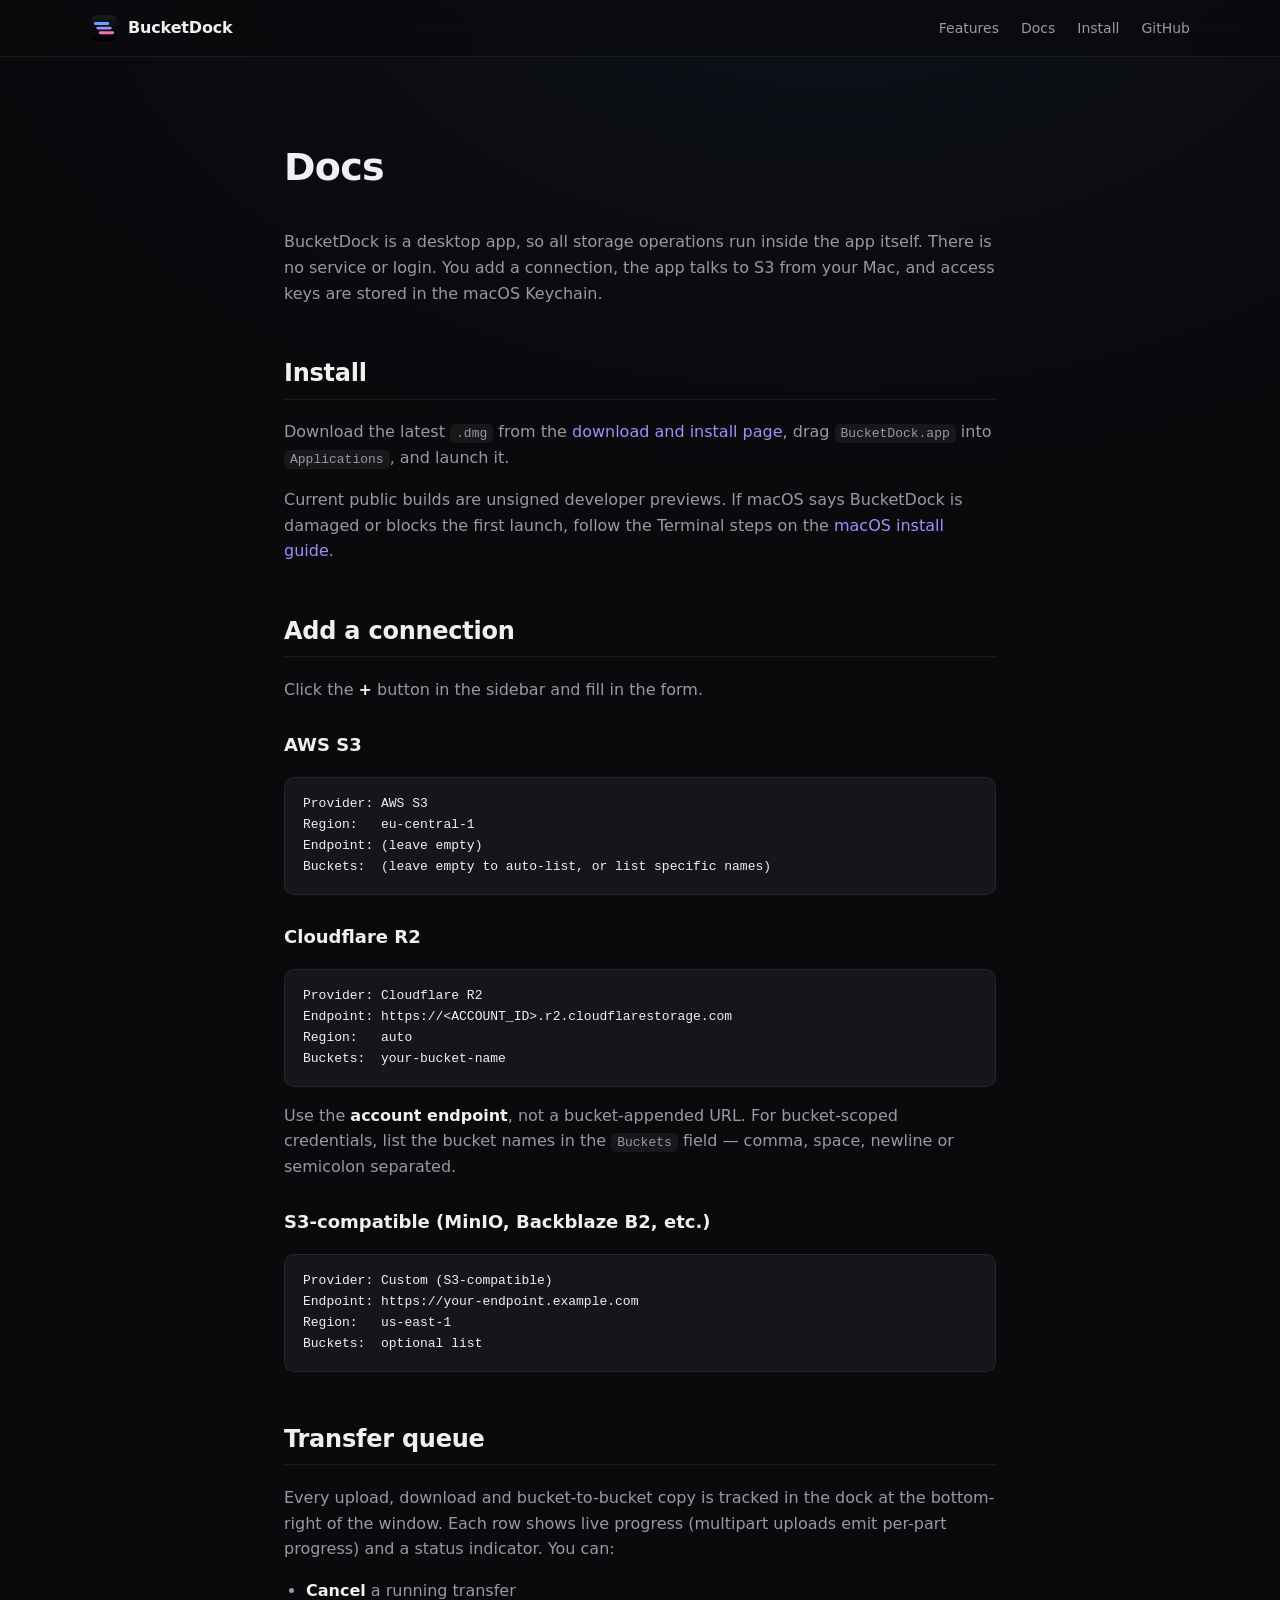
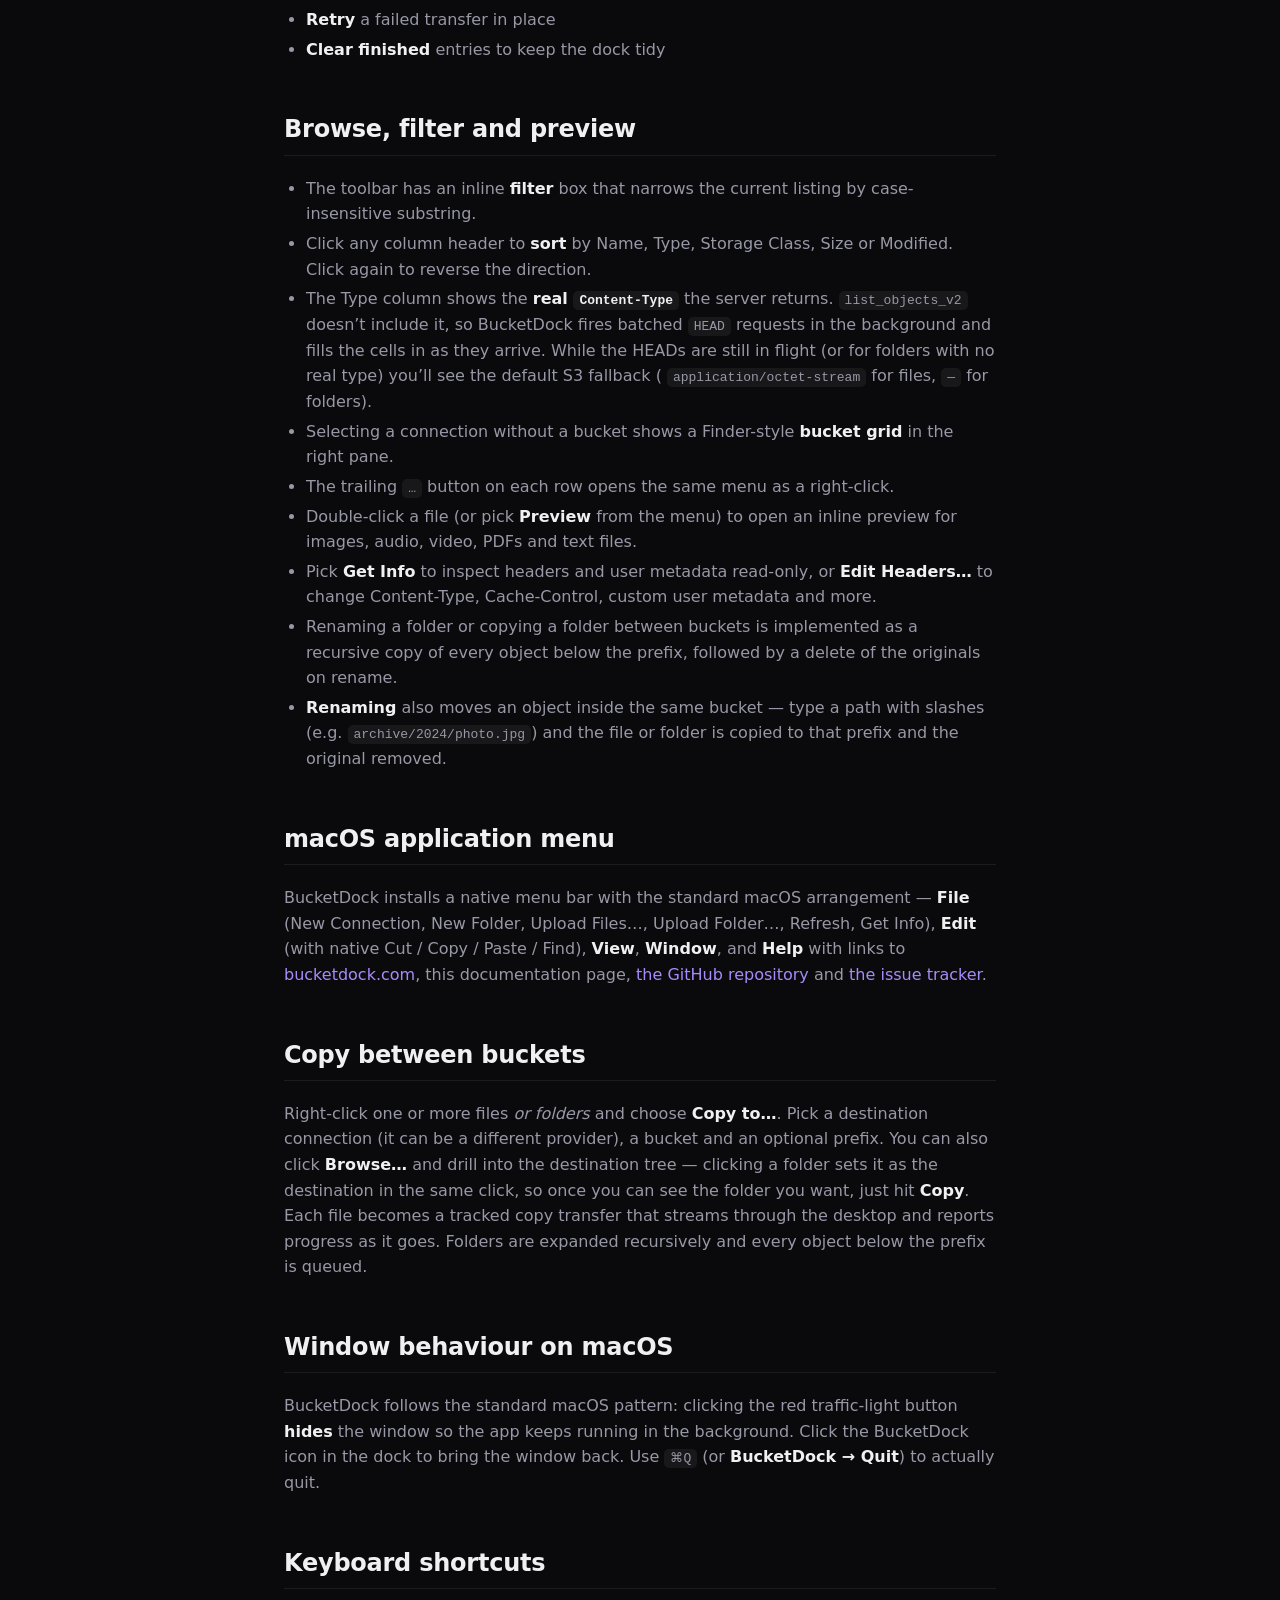
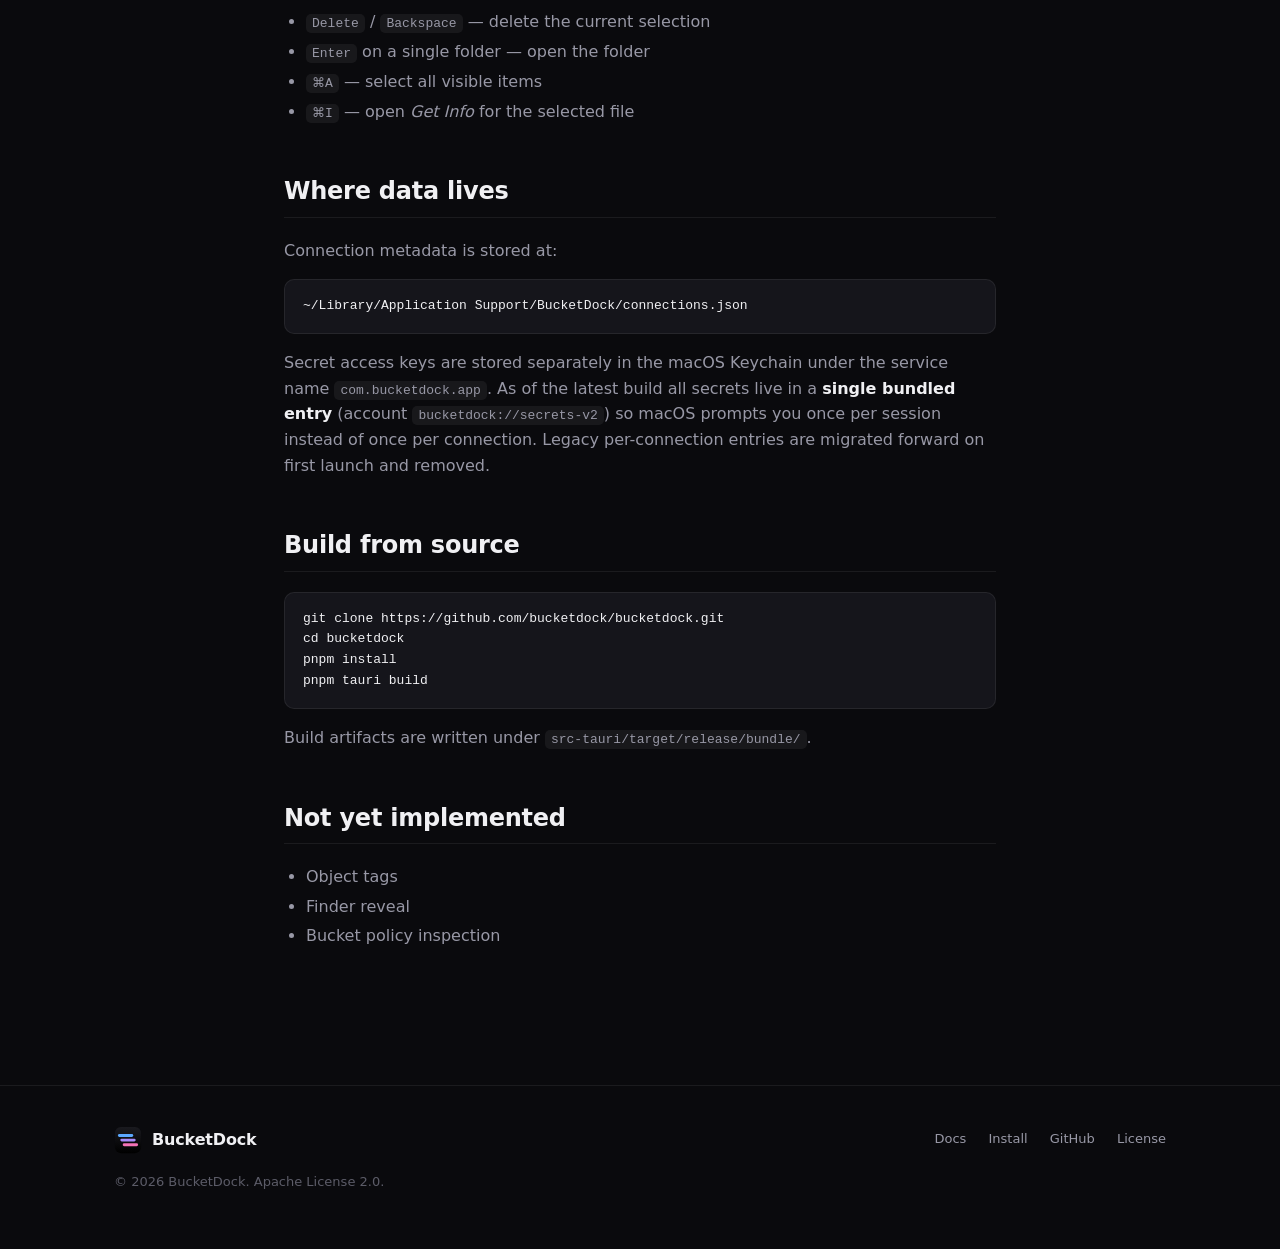
==== docs.html @ 0ef2dad9 "feat: basic site" ====
<!doctype html>
<html lang="en">
  <head>
    <meta charset="utf-8" />
    <meta name="viewport" content="width=device-width, initial-scale=1" />
    <title>Docs · BucketDock</title>
    <meta
      name="description"
      content="Connect AWS S3, Cloudflare R2 or any S3-compatible endpoint to BucketDock — and learn the keyboard shortcuts and transfer queue."
    />
    <link rel="icon" type="image/svg+xml" href="assets/logo.svg" />
    <link
      rel="icon"
      type="image/png"
      sizes="32x32"
      href="assets/favicon-32.png"
    />
    <link rel="apple-touch-icon" href="assets/icon-512.png" />
    <link rel="canonical" href="https://bucketdock.com/docs.html" />
    <link rel="stylesheet" href="styles.css" />
  </head>
  <body>
    <header class="nav">
      <div class="container nav-inner">
        <a class="brand" href="/">
          <img
            src="assets/logo.svg"
            alt="BucketDock logo"
            width="28"
            height="28"
          />
          BucketDock
        </a>
        <nav class="nav-links">
          <a href="index.html#features">Features</a>
          <a href="docs.html">Docs</a>
          <a href="install.html">Install</a>
          <a
            href="https://github.com/bucketdock/bucketdock"
            target="_blank"
            rel="noopener"
            >GitHub</a
          >
        </nav>
        <button
          class="nav-menu-btn"
          id="nav-open"
          aria-label="Open menu"
          aria-expanded="false"
          aria-controls="nav-overlay"
        >
          <svg
            width="18"
            height="18"
            viewBox="0 0 18 18"
            fill="none"
            stroke="currentColor"
            stroke-width="1.8"
            stroke-linecap="round"
          >
            <line x1="2" y1="5" x2="16" y2="5" />
            <line x1="2" y1="9" x2="16" y2="9" />
            <line x1="2" y1="13" x2="16" y2="13" />
          </svg>
          Menu
        </button>
      </div>
    </header>

    <!-- Mobile full-screen nav overlay -->
    <div
      id="nav-overlay"
      class="nav-overlay"
      role="dialog"
      aria-modal="true"
      aria-label="Site navigation"
    >
      <button class="nav-overlay-close" id="nav-close" aria-label="Close menu">
        &times;
      </button>
      <nav class="nav-overlay-links">
        <a href="index.html">Home</a>
        <a href="docs.html" class="is-current">Docs</a>
        <a href="install.html">Install</a>
        <a
          href="https://github.com/bucketdock/bucketdock"
          target="_blank"
          rel="noopener"
          >GitHub ↗</a
        >
      </nav>
    </div>

    <main>
      <section>
        <div class="container prose">
          <h1>Docs</h1>
          <p>
            BucketDock is a desktop app, so all storage operations run inside
            the app itself. There is no service or login. You add a connection,
            the app talks to S3 from your Mac, and access keys are stored in the
            macOS Keychain.
          </p>

          <h2 id="install">Install</h2>
          <p>
            Download the latest <code>.dmg</code> from the
            <a href="install.html">download and install page</a>, drag
            <code>BucketDock.app</code> into <code>Applications</code>, and
            launch it.
          </p>
          <p>
            Current public builds are unsigned developer previews. If macOS says
            BucketDock is damaged or blocks the first launch, follow the
            Terminal steps on the
            <a href="install.html#macos-notice">macOS install guide</a>.
          </p>

          <h2 id="add-connection">Add a connection</h2>
          <p>
            Click the <strong>+</strong> button in the sidebar and fill in the
            form.
          </p>

          <h3>AWS S3</h3>
          <pre><code>Provider: AWS S3
Region:   eu-central-1
Endpoint: (leave empty)
Buckets:  (leave empty to auto-list, or list specific names)</code></pre>

          <h3>Cloudflare R2</h3>
          <pre><code>Provider: Cloudflare R2
Endpoint: https://&lt;ACCOUNT_ID&gt;.r2.cloudflarestorage.com
Region:   auto
Buckets:  your-bucket-name</code></pre>
          <p>
            Use the <strong>account endpoint</strong>, not a bucket-appended
            URL. For bucket-scoped credentials, list the bucket names in the
            <code>Buckets</code> field — comma, space, newline or semicolon
            separated.
          </p>

          <h3>S3-compatible (MinIO, Backblaze B2, etc.)</h3>
          <pre><code>Provider: Custom (S3-compatible)
Endpoint: https://your-endpoint.example.com
Region:   us-east-1
Buckets:  optional list</code></pre>

          <h2 id="transfers">Transfer queue</h2>
          <p>
            Every upload, download and bucket-to-bucket copy is tracked in the
            dock at the bottom-right of the window. Each row shows live progress
            (multipart uploads emit per-part progress) and a status indicator.
            You can:
          </p>
          <ul>
            <li><strong>Cancel</strong> a running transfer</li>
            <li><strong>Retry</strong> a failed transfer in place</li>
            <li>
              <strong>Clear finished</strong> entries to keep the dock tidy
            </li>
          </ul>

          <h2 id="browse">Browse, filter and preview</h2>
          <ul>
            <li>
              The toolbar has an inline <strong>filter</strong> box that narrows
              the current listing by case-insensitive substring.
            </li>
            <li>
              Click any column header to <strong>sort</strong> by Name, Type,
              Storage Class, Size or Modified. Click again to reverse the
              direction.
            </li>
            <li>
              The Type column shows the
              <strong>real <code>Content-Type</code></strong> the server
              returns. <code>list_objects_v2</code> doesn’t include it, so
              BucketDock fires batched <code>HEAD</code> requests in the
              background and fills the cells in as they arrive. While the HEADs
              are still in flight (or for folders with no real type) you’ll see
              the default S3 fallback (
              <code>application/octet-stream</code> for files,
              <code>—</code> for folders).
            </li>
            <li>
              Selecting a connection without a bucket shows a Finder-style
              <strong>bucket grid</strong> in the right pane.
            </li>
            <li>
              The trailing <code>…</code> button on each row opens the same menu
              as a right-click.
            </li>
            <li>
              Double-click a file (or pick <strong>Preview</strong> from the
              menu) to open an inline preview for images, audio, video, PDFs and
              text files.
            </li>
            <li>
              Pick <strong>Get Info</strong> to inspect headers and user
              metadata read-only, or <strong>Edit Headers…</strong> to change
              Content-Type, Cache-Control, custom user metadata and more.
            </li>
            <li>
              Renaming a folder or copying a folder between buckets is
              implemented as a recursive copy of every object below the prefix,
              followed by a delete of the originals on rename.
            </li>
            <li>
              <strong>Renaming</strong> also moves an object inside the same
              bucket — type a path with slashes (e.g.
              <code>archive/2024/photo.jpg</code>) and the file or folder is
              copied to that prefix and the original removed.
            </li>
          </ul>

          <h2 id="menu">macOS application menu</h2>
          <p>
            BucketDock installs a native menu bar with the standard macOS
            arrangement — <strong>File</strong> (New Connection, New Folder,
            Upload Files…, Upload Folder…, Refresh, Get Info),
            <strong>Edit</strong> (with native Cut / Copy / Paste / Find),
            <strong>View</strong>, <strong>Window</strong>, and
            <strong>Help</strong> with links to
            <a href="https://bucketdock.com">bucketdock.com</a>, this
            documentation page,
            <a href="https://github.com/bucketdock/bucketdock"
              >the GitHub repository</a
            >
            and
            <a href="https://github.com/bucketdock/bucketdock/issues"
              >the issue tracker</a
            >.
          </p>

          <h2 id="copy">Copy between buckets</h2>
          <p>
            Right-click one or more files <em>or folders</em> and choose
            <strong>Copy to…</strong>. Pick a destination connection (it can be
            a different provider), a bucket and an optional prefix. You can also
            click <strong>Browse…</strong> and drill into the destination tree —
            clicking a folder sets it as the destination in the same click, so
            once you can see the folder you want, just hit
            <strong>Copy</strong>. Each file becomes a tracked copy transfer
            that streams through the desktop and reports progress as it goes.
            Folders are expanded recursively and every object below the prefix
            is queued.
          </p>

          <h2 id="window">Window behaviour on macOS</h2>
          <p>
            BucketDock follows the standard macOS pattern: clicking the red
            traffic-light button <strong>hides</strong> the window so the app
            keeps running in the background. Click the BucketDock icon in the
            dock to bring the window back. Use <code>⌘Q</code> (or
            <strong>BucketDock → Quit</strong>) to actually quit.
          </p>

          <h2 id="shortcuts">Keyboard shortcuts</h2>
          <ul>
            <li>
              <code>Delete</code> / <code>Backspace</code> — delete the current
              selection
            </li>
            <li><code>Enter</code> on a single folder — open the folder</li>
            <li><code>⌘A</code> — select all visible items</li>
            <li>
              <code>⌘I</code> — open <em>Get Info</em> for the selected file
            </li>
          </ul>

          <h2 id="storage">Where data lives</h2>
          <p>Connection metadata is stored at:</p>
          <pre><code>~/Library/Application Support/BucketDock/connections.json</code></pre>
          <p>
            Secret access keys are stored separately in the macOS Keychain under
            the service name <code>com.bucketdock.app</code>. As of the latest
            build all secrets live in a
            <strong>single bundled entry</strong> (account
            <code>bucketdock://secrets-v2</code>) so macOS prompts you once per
            session instead of once per connection. Legacy per-connection
            entries are migrated forward on first launch and removed.
          </p>

          <h2 id="build-from-source">Build from source</h2>
          <pre><code>git clone https://github.com/bucketdock/bucketdock.git
cd bucketdock
pnpm install
pnpm tauri build</code></pre>
          <p>
            Build artifacts are written under
            <code>src-tauri/target/release/bundle/</code>.
          </p>

          <h2 id="not-yet">Not yet implemented</h2>
          <ul>
            <li>Object tags</li>
            <li>Finder reveal</li>
            <li>Bucket policy inspection</li>
          </ul>
        </div>
      </section>
    </main>

    <footer>
      <div class="container footer-inner">
        <div class="brand">
          <img
            src="assets/logo.svg"
            alt="BucketDock logo"
            width="22"
            height="22"
          />
          <span>BucketDock</span>
        </div>
        <div class="footer-links">
          <a href="docs.html">Docs</a>
          <a href="install.html">Install</a>
          <a
            href="https://github.com/bucketdock/bucketdock"
            target="_blank"
            rel="noopener"
            >GitHub</a
          >
          <a
            href="https://github.com/bucketdock/bucketdock/blob/main/LICENSE"
            target="_blank"
            rel="noopener"
            >License</a
          >
        </div>
      </div>
      <div class="container" style="margin-top: 18px; color: var(--text-faint)">
        © <span id="y"></span> BucketDock. Apache License 2.0.
      </div>
    </footer>

    <script>
      document.getElementById("y").textContent = new Date().getFullYear();

      (function () {
        var btn = document.getElementById("nav-open");
        var closeBtn = document.getElementById("nav-close");
        var overlay = document.getElementById("nav-overlay");
        function openMenu() {
          overlay.classList.add("is-open");
          btn.setAttribute("aria-expanded", "true");
          document.body.style.overflow = "hidden";
          closeBtn.focus();
        }
        function closeMenu() {
          overlay.classList.remove("is-open");
          btn.setAttribute("aria-expanded", "false");
          document.body.style.overflow = "";
          btn.focus();
        }
        btn.addEventListener("click", openMenu);
        closeBtn.addEventListener("click", closeMenu);
        overlay.addEventListener("click", function (e) {
          if (e.target === overlay) closeMenu();
        });
        document.addEventListener("keydown", function (e) {
          if (e.key === "Escape" && overlay.classList.contains("is-open"))
            closeMenu();
        });
      })();
    </script>
  </body>
</html>
---- styles.css ----
/* BucketDock website — dark theme, brand gradient */

:root {
  --bg: #0a0a0d;
  --bg-soft: #111116;
  --bg-card: #15151b;
  --border: rgba(255, 255, 255, 0.07);
  --border-strong: rgba(255, 255, 255, 0.13);
  --text: #f0f0f3;
  --text-dim: #9898a6;
  --text-faint: #5c5c68;
  --brand-blue: #5ba8ff;
  --brand-violet: #a78bfa;
  --brand-pink: #f472b6;
  --gradient: linear-gradient(
    90deg,
    var(--brand-blue),
    var(--brand-violet),
    var(--brand-pink)
  );
  --shadow: 0 12px 40px -12px rgba(91, 168, 255, 0.3);
  --radius: 12px;
}

* {
  box-sizing: border-box;
}
html,
body {
  padding: 0;
  margin: 0;
}

html {
  scroll-behavior: smooth;
}

body {
  background: var(--bg);
  color: var(--text);
  font-family:
    -apple-system, BlinkMacSystemFont, "SF Pro Text", "Inter", system-ui,
    sans-serif;
  font-size: 16px;
  line-height: 1.6;
  -webkit-font-smoothing: antialiased;
  text-rendering: optimizeLegibility;
  /* Phones with extra-wide hero gradients can otherwise scroll horizontally
     by a pixel or two; lock it down. */
  overflow-x: hidden;
}

/* Background ambience */
body::before {
  content: "";
  position: fixed;
  inset: 0;
  z-index: -1;
  background: radial-gradient(
    ellipse 1400px 900px at 65% -10%,
    rgba(91, 168, 255, 0.055),
    transparent 65%
  );
  pointer-events: none;
}

a {
  color: var(--brand-violet);
  text-decoration: none;
}
a:hover {
  color: #c0a8ff;
}

img {
  max-width: 100%;
  display: block;
}

.container {
  max-width: 1100px;
  margin: 0 auto;
  padding: 0 24px;
}

/* ── Nav ─────────────────────────────────────────────────────────────────── */

.nav {
  position: sticky;
  top: 0;
  z-index: 50;
  backdrop-filter: blur(14px);
  -webkit-backdrop-filter: blur(14px);
  background: rgba(10, 10, 13, 0.7);
  border-bottom: 1px solid var(--border);
}
.nav-inner {
  display: flex;
  align-items: center;
  justify-content: space-between;
  padding: 14px 0;
}
.brand {
  display: inline-flex;
  align-items: center;
  gap: 10px;
  font-weight: 700;
  font-size: 16px;
  letter-spacing: -0.01em;
  color: var(--text);
}
.brand img {
  width: 28px;
  height: 28px;
  border-radius: 7px;
}
.nav-links {
  display: flex;
  gap: 22px;
  font-size: 14px;
}
.nav-links a {
  color: var(--text-dim);
  transition: color 0.15s ease;
}
.nav-links a:hover {
  color: var(--text);
}

/* Mobile page selector — hidden on desktop, shown on small phones */
.nav-menu-btn {
  display: none;
  align-items: center;
  gap: 7px;
  padding: 7px 13px;
  border-radius: 10px;
  border: 1px solid var(--border-strong);
  background: var(--bg-card);
  color: var(--text);
  font: inherit;
  font-size: 14px;
  cursor: pointer;
  white-space: nowrap;
}
.nav-menu-btn svg {
  flex-shrink: 0;
}
.nav-menu-btn:focus-visible {
  outline: 2px solid rgba(91, 168, 255, 0.55);
  outline-offset: 2px;
}
/* Full-screen overlay menu */
.nav-overlay {
  display: none;
  position: fixed;
  inset: 0;
  z-index: 200;
  background: rgba(10, 10, 13, 0.97);
  backdrop-filter: blur(16px);
  -webkit-backdrop-filter: blur(16px);
  flex-direction: column;
  padding: 24px;
}
.nav-overlay.is-open {
  display: flex;
}
.nav-overlay-close {
  align-self: flex-end;
  background: none;
  border: none;
  color: var(--text-dim);
  font-size: 28px;
  line-height: 1;
  cursor: pointer;
  padding: 4px 8px;
  margin-bottom: 24px;
}
.nav-overlay-links {
  display: flex;
  flex-direction: column;
  gap: 4px;
}
.nav-overlay-links a {
  display: block;
  padding: 14px 0;
  border-bottom: 1px solid var(--border);
  font-size: 20px;
  font-weight: 600;
  color: var(--text);
  text-decoration: none;
  letter-spacing: -0.01em;
}
.nav-overlay-links a:last-child {
  border-bottom: none;
}
.nav-overlay-links a.is-current {
  color: var(--brand-blue);
}

/* ── Buttons ─────────────────────────────────────────────────────────────── */

.btn {
  display: inline-flex;
  align-items: center;
  justify-content: center;
  gap: 8px;
  padding: 12px 20px;
  border-radius: 12px;
  font-weight: 600;
  font-size: 14px;
  border: 1px solid transparent;
  cursor: pointer;
  transition:
    transform 0.12s ease,
    box-shadow 0.2s ease,
    background 0.2s ease;
  text-decoration: none;
  color: var(--text);
}
.btn:hover {
  transform: translateY(-1px);
}
.btn-primary {
  background: var(--brand-blue);
  color: #07090e;
  font-weight: 700;
}
.btn-primary:hover {
  background: #79bcff;
  color: #07090e;
  box-shadow: 0 8px 28px -8px rgba(91, 168, 255, 0.45);
}
.btn-secondary {
  background: var(--bg-card);
  border-color: var(--border-strong);
  color: var(--text);
}
.btn-secondary:hover {
  background: #1d1d26;
  color: var(--text);
}
.btn-ghost {
  background: transparent;
  color: var(--text-dim);
}
.btn-ghost:hover {
  color: var(--text);
}

/* ── Hero ────────────────────────────────────────────────────────────────── */

.hero {
  padding: 100px 0 80px;
  text-align: center;
  position: relative;
}
.hero-eyebrow {
  display: inline-block;
  padding: 5px 14px;
  border-radius: 999px;
  background: rgba(91, 168, 255, 0.07);
  border: 1px solid rgba(91, 168, 255, 0.2);
  font-size: 12px;
  letter-spacing: 0.05em;
  text-transform: uppercase;
  color: var(--text-dim);
  margin-bottom: 22px;
}
.hero h1 {
  font-size: clamp(38px, 6vw, 64px);
  font-weight: 800;
  letter-spacing: -0.025em;
  line-height: 1.07;
  margin: 0 0 22px;
  color: var(--text);
}
.hero h1 .accent {
  background: var(--gradient);
  -webkit-background-clip: text;
  background-clip: text;
  color: transparent;
}
.hero p {
  font-size: clamp(16px, 1.6vw, 19px);
  color: var(--text-dim);
  max-width: 640px;
  margin: 0 auto 36px;
}
.hero-actions {
  display: inline-flex;
  flex-wrap: wrap;
  gap: 12px;
  justify-content: center;
}
.hero-meta {
  margin-top: 22px;
  font-size: 12px;
  color: var(--text-faint);
}
.hero-meta a {
  color: inherit;
  text-decoration: underline;
  text-decoration-color: rgba(255, 255, 255, 0.18);
}
.hero-meta a:hover {
  color: var(--text);
}

/* ── Sections ────────────────────────────────────────────────────────────── */

section {
  padding: 80px 0;
}

.section-title {
  text-align: center;
  margin-bottom: 56px;
}
.section-title h2 {
  font-size: clamp(28px, 3.4vw, 40px);
  letter-spacing: -0.02em;
  margin: 0 0 12px;
}
.section-title p {
  color: var(--text-dim);
  margin: 0 auto;
  max-width: 600px;
}

/* ── Feature grid ────────────────────────────────────────────────────────── */

.grid {
  display: grid;
  grid-template-columns: repeat(auto-fit, minmax(300px, 1fr));
  gap: 16px;
}
.card {
  background: var(--bg-card);
  border: 1px solid var(--border);
  border-radius: var(--radius);
  padding: 26px;
  transition: border-color 0.18s ease;
}
.card:hover {
  border-color: rgba(91, 168, 255, 0.28);
}
.card .icon {
  width: 22px;
  height: 22px;
  margin-bottom: 16px;
  color: var(--brand-blue);
  opacity: 0.85;
}
.card .icon svg {
  width: 100%;
  height: 100%;
  display: block;
}
.card h3 {
  font-size: 16px;
  margin: 0 0 6px;
  letter-spacing: -0.01em;
}
.card p {
  margin: 0;
  font-size: 14px;
  color: var(--text-dim);
  line-height: 1.55;
}

/* ── Showcase / panel ────────────────────────────────────────────────────── */

.panel {
  background: linear-gradient(180deg, var(--bg-soft), var(--bg-card));
  border: 1px solid var(--border);
  border-radius: 22px;
  padding: 36px;
}

/* Mock app window */
.mock {
  border-radius: 14px;
  overflow: hidden;
  border: 1px solid var(--border);
  background: #0e0e13;
  box-shadow:
    0 40px 80px -30px rgba(0, 0, 0, 0.6),
    0 0 0 1px rgba(167, 139, 250, 0.04);
}
.mock-titlebar {
  display: flex;
  align-items: center;
  gap: 8px;
  padding: 10px 14px;
  background: rgba(255, 255, 255, 0.03);
  border-bottom: 1px solid var(--border);
}
.dot {
  width: 12px;
  height: 12px;
  border-radius: 50%;
}
.dot.r {
  background: #ff5f56;
}
.dot.y {
  background: #ffbd2e;
}
.dot.g {
  background: #27c93f;
}
.mock-title {
  margin-left: 12px;
  font-size: 12px;
  color: var(--text-faint);
}
.mock-body {
  display: grid;
  grid-template-columns: 200px 1fr;
  min-height: 320px;
}
.mock-side {
  background: rgba(255, 255, 255, 0.02);
  border-right: 1px solid var(--border);
  padding: 12px;
  font-size: 12px;
  color: var(--text-dim);
}
.mock-side .item {
  padding: 6px 8px;
  border-radius: 6px;
}
.mock-side .item.active {
  background: rgba(167, 139, 250, 0.16);
  color: var(--text);
}
.mock-main {
  padding: 18px;
}
.mock-row {
  display: flex;
  justify-content: space-between;
  align-items: center;
  padding: 8px 4px;
  border-bottom: 1px solid var(--border);
  font-size: 13px;
}
.mock-row .name {
  color: var(--text);
}
.mock-row .meta {
  color: var(--text-faint);
  font-size: 12px;
}

/* Transfer dock preview */
.dock {
  margin-top: 18px;
  background: var(--bg-card);
  border: 1px solid var(--border);
  border-radius: 12px;
  padding: 14px;
}
.dock-title {
  display: flex;
  justify-content: space-between;
  font-size: 13px;
  margin-bottom: 10px;
  color: var(--text-dim);
}
.bar {
  height: 6px;
  width: 100%;
  background: rgba(255, 255, 255, 0.06);
  border-radius: 999px;
  overflow: hidden;
  margin-top: 6px;
}
.bar > span {
  display: block;
  height: 100%;
  background: var(--gradient);
  border-radius: 999px;
}
.dock-row {
  font-size: 12px;
}
.dock-row + .dock-row {
  margin-top: 12px;
}

/* ── Install guide ──────────────────────────────────────────────────────── */

.notice-banner {
  margin-bottom: 56px;
  margin-top: 32px;
  padding: 18px 20px;
  border-radius: 12px;
  border: 1px solid rgba(91, 168, 255, 0.28);
  background: rgba(91, 168, 255, 0.07);
  color: var(--text-dim);
}
.notice-banner strong {
  color: var(--brand-blue);
}

.install-panel {
  display: flex;
  flex-direction: column;
  gap: 22px;
}
.install-copy h2 {
  margin: 0 0 12px;
  font-size: clamp(28px, 4vw, 40px);
  letter-spacing: -0.02em;
}
.install-copy p {
  margin: 0 0 14px;
  color: var(--text-dim);
}
.install-panel code,
.shot-card code,
.card code {
  background: rgba(255, 255, 255, 0.06);
  padding: 2px 6px;
  border-radius: 5px;
  font-size: 13px;
  font-family: "SF Mono", Menlo, Consolas, monospace;
}
.install-panel pre,
.shot-card pre {
  background: var(--bg-card);
  border: 1px solid var(--border);
  border-radius: 10px;
  padding: 16px 18px;
  overflow-x: auto;
  font-size: 13px;
  margin: 0 0 14px;
}
.install-panel pre code,
.shot-card pre code {
  background: transparent;
  padding: 0;
  font-size: 13px;
}
.install-steps {
  margin: 0 0 18px;
  padding-left: 22px;
  color: var(--text-dim);
}
.install-steps li {
  margin: 0 0 10px;
}
.small-note {
  font-size: 13px;
  color: var(--text-faint);
}

.shot-grid {
  display: flex;
  flex-direction: column;
  gap: 60px;
}
.shot-card {
  display: flex;
  flex-wrap: wrap;
  gap: 28px;
  align-items: start;
  background: var(--bg-card);
  border: 1px solid var(--border);
  border-radius: var(--radius);
  padding: 28px;
}
.shot-card > .shot-frame {
  flex: 0 1 320px;
}
.shot-card > div:not(.shot-frame) {
  flex: 1 1 280px;
  min-width: 0;
}
.shot-frame {
  border-radius: 10px;
  border: 1px solid var(--border);
  background: rgba(255, 255, 255, 0.03);
  padding: 10px;
  flex-shrink: 0;
}
.shot-card h3 {
  margin: 0 0 10px;
  font-size: 18px;
  letter-spacing: -0.01em;
}
.shot-card p {
  margin: 0 0 14px;
  color: var(--text-dim);
}
.shot-list {
  margin: 0 0 14px;
  padding-left: 20px;
}
.shot-list li {
  margin: 0 0 8px;
  color: var(--text-dim);
}

/* ── CTA ────────────────────────────────────────────────────────────────── */

.cta {
  text-align: center;
  padding: 80px 0;
}
.cta h2 {
  font-size: clamp(26px, 3vw, 38px);
  letter-spacing: -0.02em;
  margin: 0 0 12px;
}
.cta p {
  color: var(--text-dim);
  margin: 0 auto 32px;
  max-width: 440px;
}

/* ── Footer ──────────────────────────────────────────────────────────────── */

footer {
  border-top: 1px solid var(--border);
  padding: 40px 0 60px;
  margin-top: 40px;
  font-size: 13px;
  color: var(--text-faint);
}
.footer-inner {
  display: flex;
  flex-wrap: wrap;
  align-items: center;
  justify-content: space-between;
  gap: 16px;
}
.footer-links a {
  color: var(--text-dim);
  margin-left: 18px;
}
.footer-links a:hover {
  color: var(--text);
}

/* ── Markdown / docs ─────────────────────────────────────────────────────── */

.prose {
  max-width: 760px;
  margin: 0 auto;
}
.prose h1 {
  font-size: 38px;
  letter-spacing: -0.02em;
  margin-top: 0;
}
.prose h2 {
  font-size: 24px;
  letter-spacing: -0.01em;
  margin-top: 48px;
  padding-bottom: 6px;
  border-bottom: 1px solid var(--border);
}
.prose h3 {
  font-size: 18px;
  margin-top: 28px;
}
.prose code {
  background: rgba(255, 255, 255, 0.06);
  padding: 2px 6px;
  border-radius: 5px;
  font-size: 13px;
  font-family: "SF Mono", Menlo, Consolas, monospace;
}
.prose pre {
  background: var(--bg-card);
  border: 1px solid var(--border);
  border-radius: 10px;
  padding: 16px 18px;
  overflow-x: auto;
  font-size: 13px;
}
.prose pre code {
  background: transparent;
  padding: 0;
  font-size: 13px;
}
.prose ul {
  padding-left: 22px;
}
.prose li {
  margin: 4px 0;
  color: var(--text-dim);
}
.prose li strong,
.prose p strong {
  color: var(--text);
}
.prose p {
  color: var(--text-dim);
}

/* Sticky nav covers anchor targets — push them down by the nav height */
[id] {
  scroll-margin-top: 72px;
}

/* ── Responsive ──────────────────────────────────────────────────────────── */

@media (max-width: 900px) {
  .container {
    padding: 0 20px;
  }
  .hero h1 {
    font-size: clamp(32px, 8vw, 48px);
  }
  .shot-card {
    flex-direction: column;
    padding: 22px;
    gap: 20px;
  }
  .shot-card > .shot-frame,
  .shot-card > div:not(.shot-frame) {
    flex: 1 1 100%;
  }
  .shot-grid {
    gap: 36px;
  }
  .mock-body {
    grid-template-columns: 1fr;
  }
  .mock-side {
    display: none;
  }
  .install-panel pre,
  .shot-card pre,
  .prose pre {
    font-size: 12px;
    padding: 14px 14px;
  }
  section {
    padding: 64px 0;
  }
}

@media (max-width: 700px) {
  .nav-inner {
    padding: 12px 0;
  }
  /* Keep the nav links visible — just compact them so the design still
     reads as a navbar instead of vanishing entirely on phones. */
  .nav-links {
    gap: 14px;
    font-size: 13px;
  }
  .brand {
    font-size: 15px;
  }
  .brand img {
    width: 24px;
    height: 24px;
  }
  .hero {
    padding: 56px 0 36px;
  }
  .hero p {
    font-size: 15px;
  }
  .hero-actions {
    display: flex;
    flex-direction: column;
    align-items: stretch;
    width: 100%;
  }
  .hero-actions .btn {
    width: 100%;
  }
  section {
    padding: 48px 0;
  }
  .section-title {
    margin-bottom: 36px;
  }
  .panel {
    padding: 22px;
    border-radius: 16px;
  }
  .grid {
    gap: 12px;
  }
  .card {
    padding: 20px;
  }
  .notice-banner {
    margin-bottom: 36px;
    padding: 14px 16px;
    font-size: 14px;
  }
  .footer-inner {
    flex-direction: column;
    align-items: flex-start;
    text-align: left;
  }
  .footer-links {
    display: flex;
    flex-wrap: wrap;
    gap: 12px;
  }
  .footer-links a {
    margin-left: 0;
  }
  .prose h1 {
    font-size: 28px;
  }
  .prose h2 {
    font-size: 20px;
    margin-top: 36px;
  }
}

@media (max-width: 460px) {
  .nav-links {
    display: none;
  }
  .nav-menu-btn {
    display: inline-flex;
  }
  .hero h1 {
    font-size: 30px;
    line-height: 1.1;
  }
  .container {
    padding: 0 16px;
  }
}
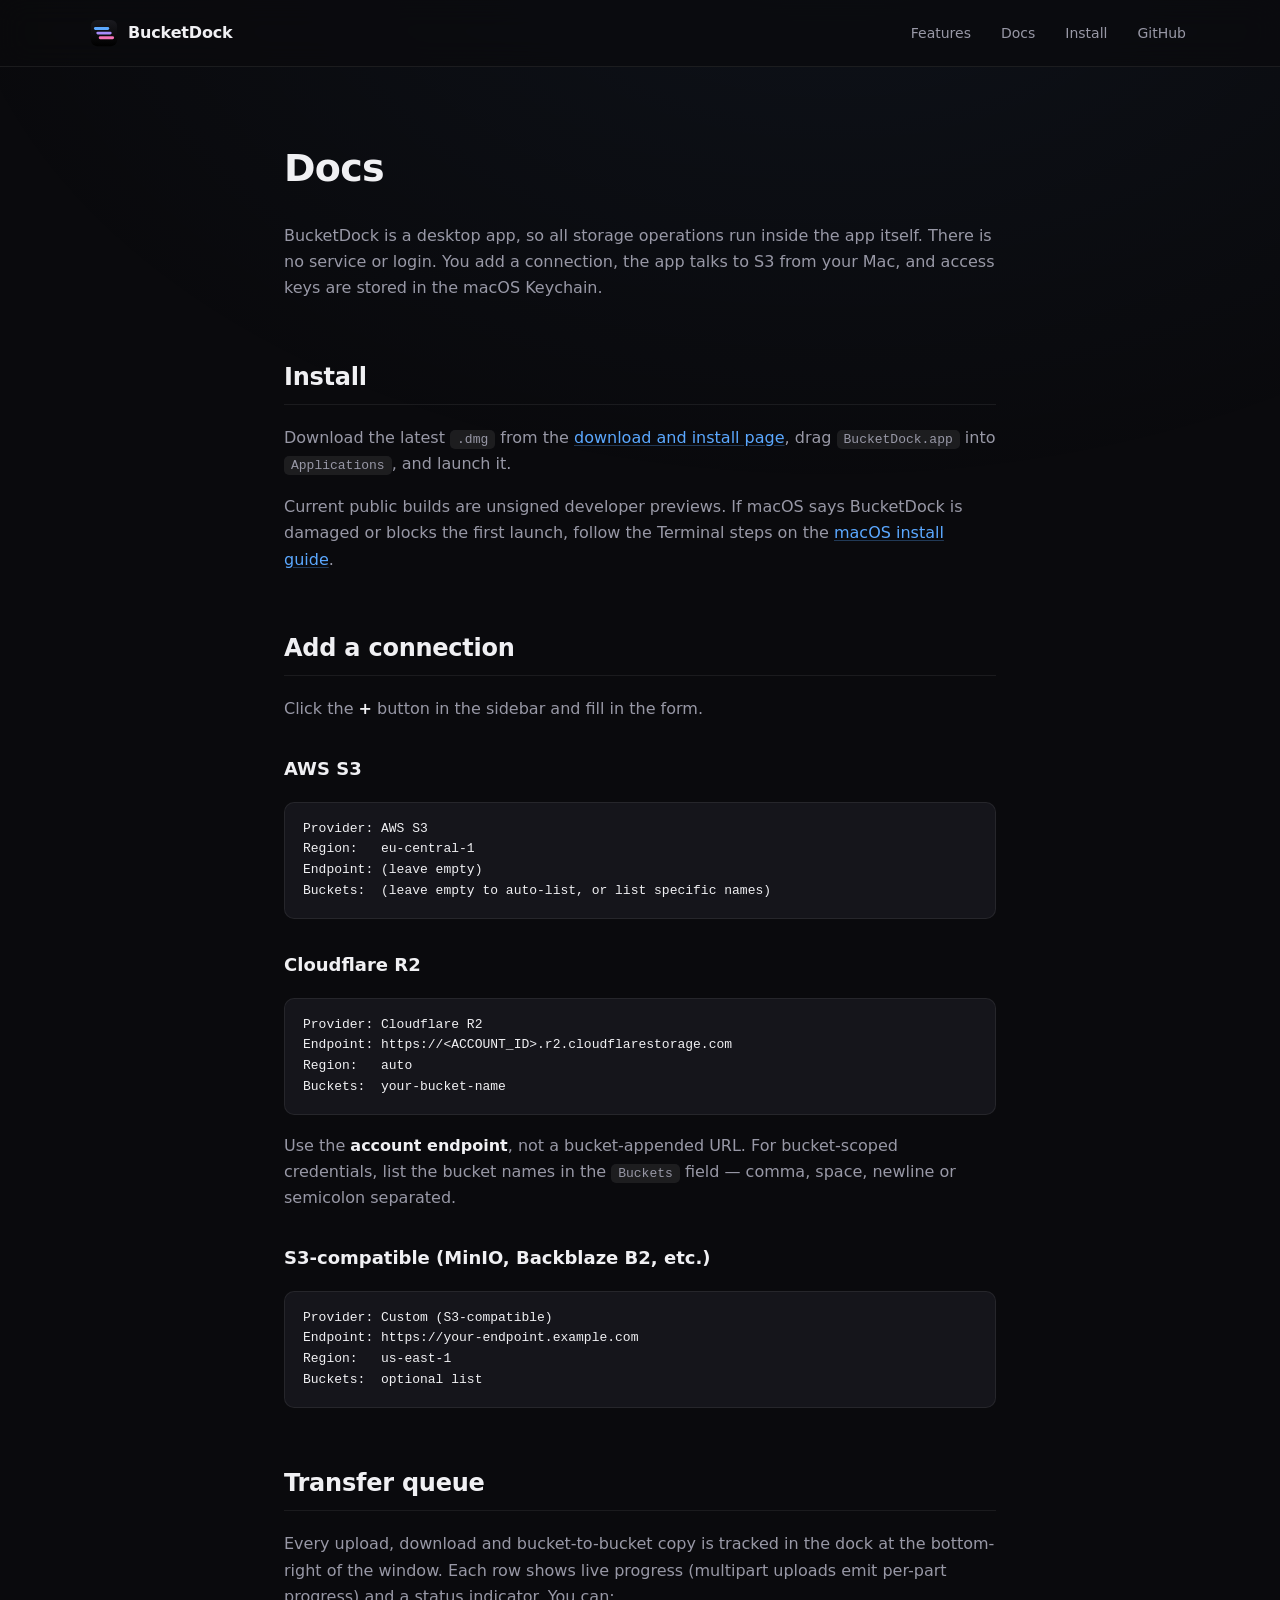
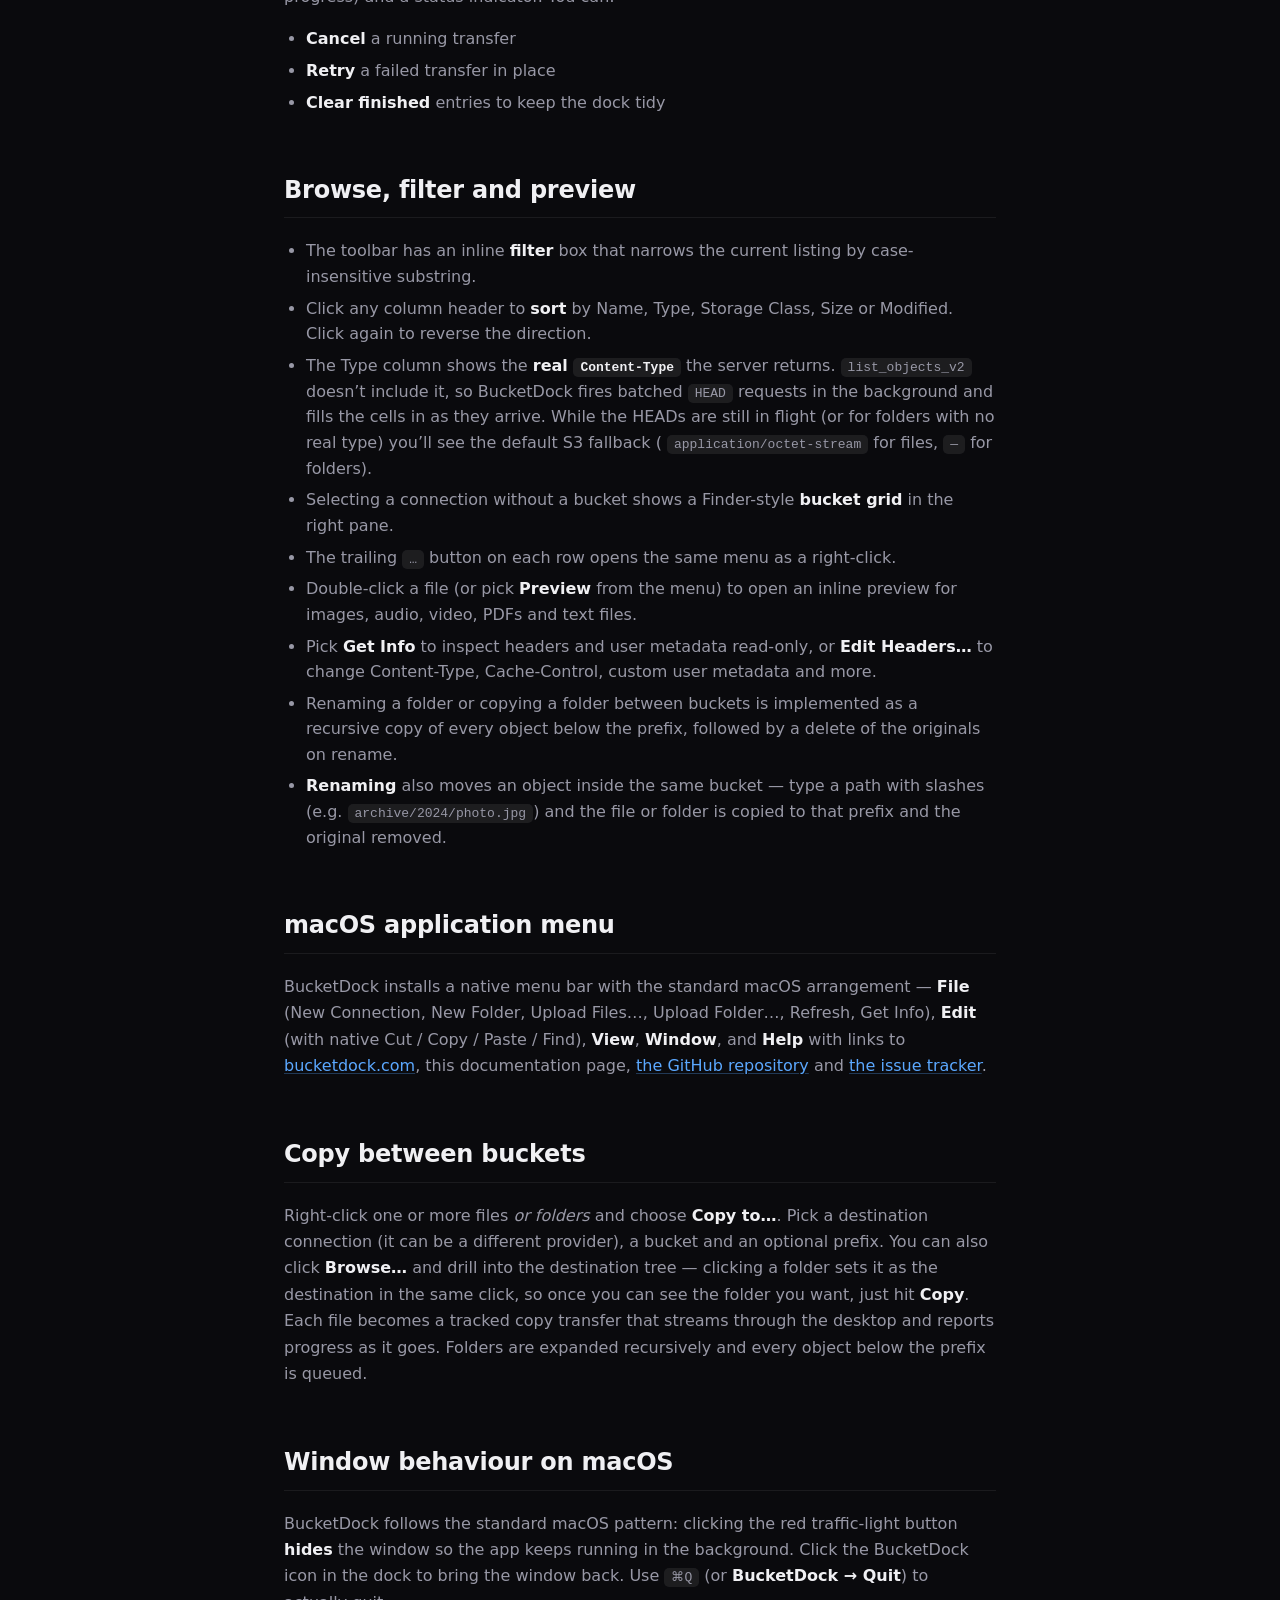
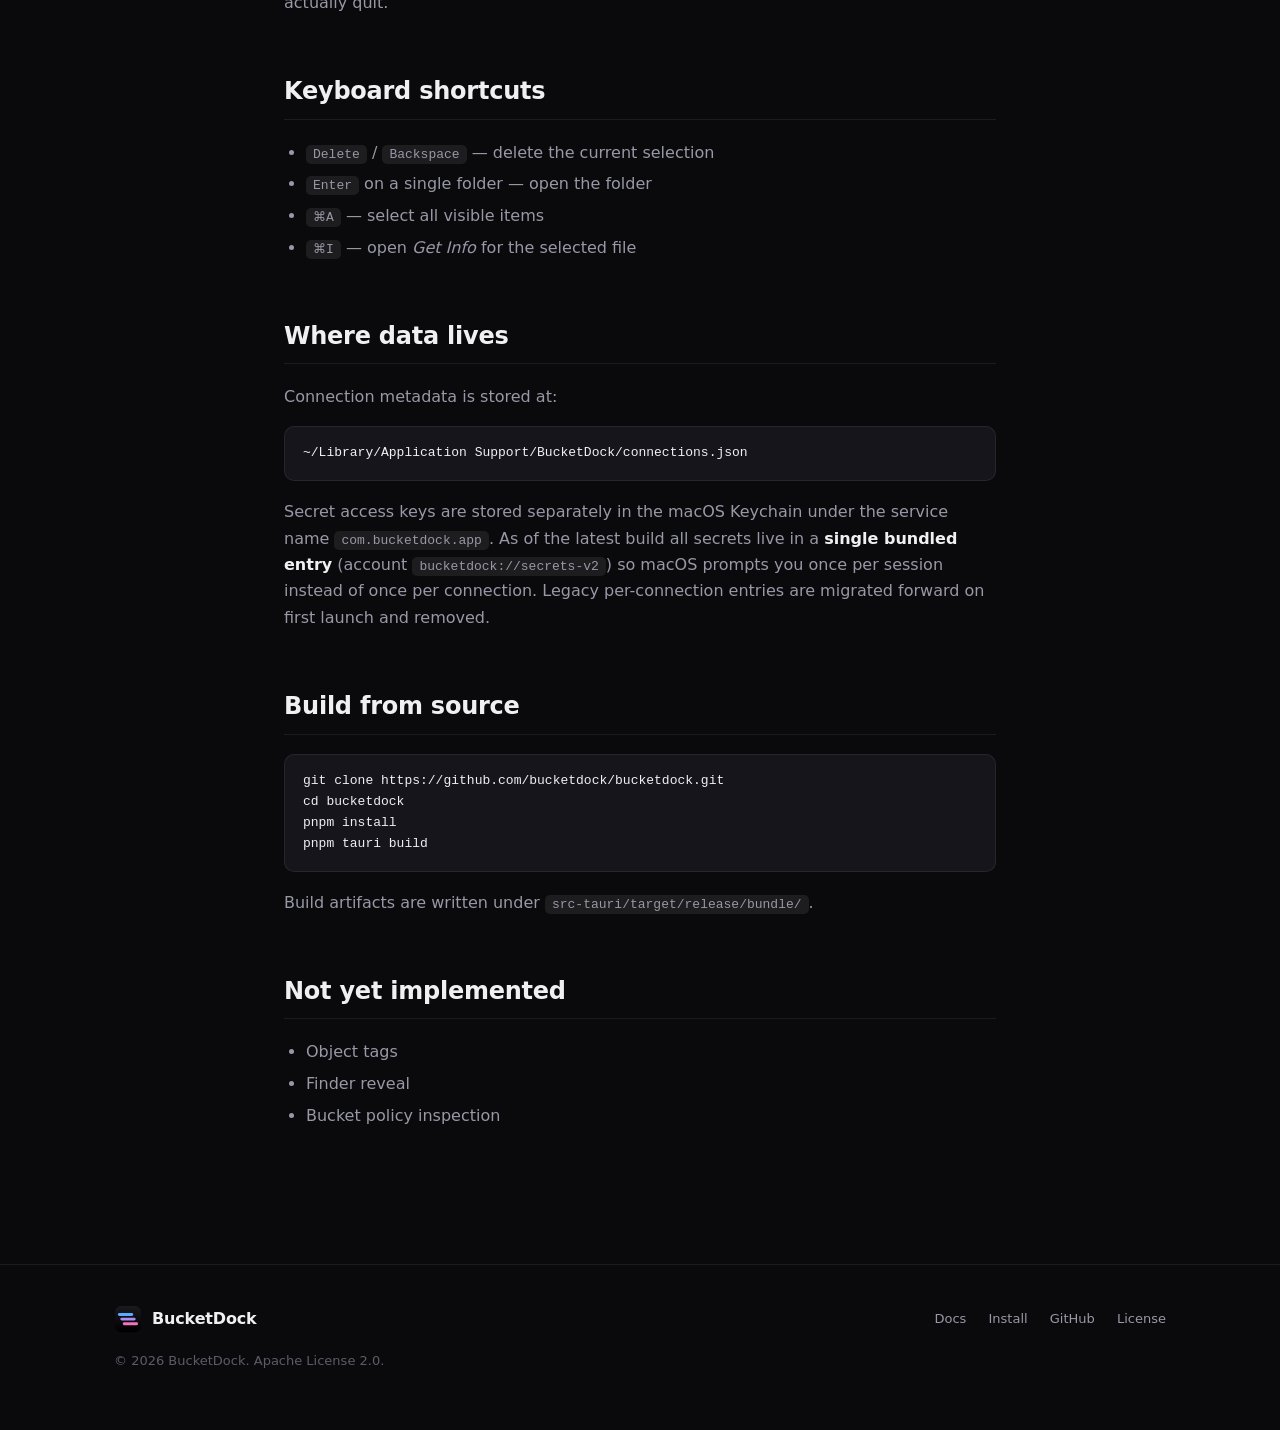
==== commit 12bf3a51: "feat: fix mobile version" ====
--- a/docs.html
+++ b/docs.html
@@ -62,7 +62,6 @@
             <line x1="2" y1="9" x2="16" y2="9" />
             <line x1="2" y1="13" x2="16" y2="13" />
           </svg>
-          Menu
         </button>
       </div>
     </header>
--- a/styles.css
+++ b/styles.css
@@ -74,7 +74,17 @@
 
 img {
   max-width: 100%;
+  height: auto;
   display: block;
+}
+
+/* Ensure images in panels/cards don't overflow */
+.panel img,
+.shot-frame img,
+.card img {
+  width: 100%;
+  object-fit: contain;
+  border-radius: 8px;
 }
 
 .container {
@@ -122,6 +132,7 @@
 .nav-links a {
   color: var(--text-dim);
   transition: color 0.15s ease;
+  padding: 8px 4px;
 }
 .nav-links a:hover {
   color: var(--text);
@@ -131,19 +142,23 @@
 .nav-menu-btn {
   display: none;
   align-items: center;
-  gap: 7px;
-  padding: 7px 13px;
+  justify-content: center;
+  width: 40px;
+  height: 40px;
+  padding: 0;
   border-radius: 10px;
-  border: 1px solid var(--border-strong);
-  background: var(--bg-card);
-  color: var(--text);
-  font: inherit;
-  font-size: 14px;
+  border: none;
+  background: transparent;
+  color: var(--text);
   cursor: pointer;
-  white-space: nowrap;
+  transition: background 0.15s ease;
+}
+.nav-menu-btn:hover {
+  background: rgba(255, 255, 255, 0.06);
 }
 .nav-menu-btn svg {
-  flex-shrink: 0;
+  width: 20px;
+  height: 20px;
 }
 .nav-menu-btn:focus-visible {
   outline: 2px solid rgba(91, 168, 255, 0.55);
@@ -151,7 +166,6 @@
 }
 /* Full-screen overlay menu */
 .nav-overlay {
-  display: none;
   position: fixed;
   inset: 0;
   z-index: 200;
@@ -160,9 +174,64 @@
   -webkit-backdrop-filter: blur(16px);
   flex-direction: column;
   padding: 24px;
+  display: flex;
+  opacity: 0;
+  visibility: hidden;
+  pointer-events: none;
+  transition:
+    opacity 0.25s ease,
+    visibility 0.25s ease,
+    pointer-events 0s linear 0.25s;
 }
 .nav-overlay.is-open {
+  opacity: 1;
+  visibility: visible;
+  pointer-events: auto;
+  transition: opacity 0.25s ease, visibility 0s, pointer-events 0s;
+}
+.nav-overlay-links {
   display: flex;
+  flex-direction: column;
+  gap: 4px;
+  margin-top: 40px;
+}
+.nav-overlay-links a {
+  display: block;
+  padding: 14px 0;
+  border-bottom: 1px solid var(--border);
+  font-size: 20px;
+  font-weight: 600;
+  color: var(--text);
+  text-decoration: none;
+  letter-spacing: -0.01em;
+  opacity: 0;
+  transform: translateY(12px);
+  transition:
+    opacity 0.2s ease,
+    transform 0.25s ease,
+    color 0.15s ease;
+}
+.nav-overlay.is-open .nav-overlay-links a {
+  opacity: 1;
+  transform: translateY(0);
+}
+.nav-overlay.is-open .nav-overlay-links a:nth-child(1) {
+  transition-delay: 0.08s;
+}
+.nav-overlay.is-open .nav-overlay-links a:nth-child(2) {
+  transition-delay: 0.12s;
+}
+.nav-overlay.is-open .nav-overlay-links a:nth-child(3) {
+  transition-delay: 0.16s;
+}
+.nav-overlay.is-open .nav-overlay-links a:nth-child(4) {
+  transition-delay: 0.20s;
+}
+.nav-overlay-links a:last-child {
+  border-bottom: none;
+}
+.nav-overlay-links a.is-current {
+  color: var(--brand-blue);
 }
 .nav-overlay-close {
   align-self: flex-end;
@@ -216,9 +285,13 @@
     background 0.2s ease;
   text-decoration: none;
   color: var(--text);
+  min-height: 44px;
 }
 .btn:hover {
   transform: translateY(-1px);
+}
+.btn:active {
+  transform: translateY(0);
 }
 .btn-primary {
   background: var(--brand-blue);
@@ -253,6 +326,7 @@
   padding: 100px 0 80px;
   text-align: center;
   position: relative;
+  overflow: hidden;
 }
 .hero-eyebrow {
   display: inline-block;
@@ -649,29 +723,32 @@
 .prose {
   max-width: 760px;
   margin: 0 auto;
+  padding: 0 24px;
 }
 .prose h1 {
   font-size: 38px;
   letter-spacing: -0.02em;
   margin-top: 0;
+  line-height: 1.15;
 }
 .prose h2 {
   font-size: 24px;
   letter-spacing: -0.01em;
-  margin-top: 48px;
-  padding-bottom: 6px;
+  margin-top: 56px;
+  padding-bottom: 8px;
   border-bottom: 1px solid var(--border);
 }
 .prose h3 {
   font-size: 18px;
-  margin-top: 28px;
+  margin-top: 32px;
 }
 .prose code {
-  background: rgba(255, 255, 255, 0.06);
-  padding: 2px 6px;
+  background: rgba(255, 255, 255, 0.08);
+  padding: 2px 7px;
   border-radius: 5px;
   font-size: 13px;
   font-family: "SF Mono", Menlo, Consolas, monospace;
+  word-break: break-word;
 }
 .prose pre {
   background: var(--bg-card);
@@ -680,18 +757,23 @@
   padding: 16px 18px;
   overflow-x: auto;
   font-size: 13px;
+  margin: 0 0 18px;
+  -webkit-overflow-scrolling: touch;
 }
 .prose pre code {
   background: transparent;
   padding: 0;
   font-size: 13px;
+  word-break: break-word;
 }
 .prose ul {
   padding-left: 22px;
+  margin: 0 0 16px;
 }
 .prose li {
-  margin: 4px 0;
-  color: var(--text-dim);
+  margin: 6px 0;
+  color: var(--text-dim);
+  line-height: 1.6;
 }
 .prose li strong,
 .prose p strong {
@@ -699,6 +781,18 @@
 }
 .prose p {
   color: var(--text-dim);
+  margin: 0 0 16px;
+  line-height: 1.65;
+}
+.prose a {
+  color: var(--brand-blue);
+  text-decoration: underline;
+  text-decoration-color: rgba(91, 168, 255, 0.3);
+  text-underline-offset: 2px;
+}
+.prose a:hover {
+  color: #79bcff;
+  text-decoration-color: rgba(91, 168, 255, 0.6);
 }
 
 /* Sticky nav covers anchor targets — push them down by the nav height */
@@ -717,12 +811,23 @@
   }
   .shot-card {
     flex-direction: column;
+    flex-wrap: nowrap;
+    align-items: stretch;
     padding: 22px;
     gap: 20px;
   }
-  .shot-card > .shot-frame,
+  .shot-card > .shot-frame {
+    flex: 0 0 100%;
+    width: 100%;
+    max-width: 100%;
+  }
+  .shot-card > .shot-frame img {
+    width: 100%;
+    height: auto;
+  }
   .shot-card > div:not(.shot-frame) {
     flex: 1 1 100%;
+    min-width: 0;
   }
   .shot-grid {
     gap: 36px;
@@ -732,6 +837,9 @@
   }
   .mock-side {
     display: none;
+  }
+  .install-panel {
+    gap: 28px;
   }
   .install-panel pre,
   .shot-card pre,
@@ -739,6 +847,9 @@
     font-size: 12px;
     padding: 14px 14px;
   }
+  .install-copy h2 {
+    font-size: 28px;
+  }
   section {
     padding: 64px 0;
   }
@@ -748,11 +859,11 @@
   .nav-inner {
     padding: 12px 0;
   }
-  /* Keep the nav links visible — just compact them so the design still
-     reads as a navbar instead of vanishing entirely on phones. */
   .nav-links {
-    gap: 14px;
-    font-size: 13px;
+    display: none;
+  }
+  .nav-menu-btn {
+    display: inline-flex;
   }
   .brand {
     font-size: 15px;
@@ -762,10 +873,15 @@
     height: 24px;
   }
   .hero {
-    padding: 56px 0 36px;
+    padding: 64px 0 48px;
+  }
+  .hero h1 {
+    font-size: clamp(28px, 7vw, 40px);
   }
   .hero p {
-    font-size: 15px;
+    font-size: 16px;
+    max-width: 100%;
+    padding: 0 4px;
   }
   .hero-actions {
     display: flex;
@@ -776,21 +892,45 @@
   .hero-actions .btn {
     width: 100%;
   }
+  .hero-meta {
+    font-size: 11px;
+    padding: 0 8px;
+  }
   section {
-    padding: 48px 0;
+    padding: 56px 0;
   }
   .section-title {
     margin-bottom: 36px;
   }
   .panel {
-    padding: 22px;
+    padding: 20px;
     border-radius: 16px;
   }
   .grid {
+    grid-template-columns: 1fr;
     gap: 12px;
   }
   .card {
-    padding: 20px;
+    padding: 18px;
+  }
+  .card h3 {
+    font-size: 15px;
+  }
+  .card p {
+    font-size: 13px;
+  }
+  .card .btn {
+    width: 100%;
+    justify-content: center;
+  }
+  .install-panel {
+    gap: 24px;
+  }
+  .install-copy h2 {
+    font-size: 26px;
+  }
+  .install-steps {
+    font-size: 14px;
   }
   .notice-banner {
     margin-bottom: 36px;
@@ -809,28 +949,205 @@
   }
   .footer-links a {
     margin-left: 0;
+    padding: 8px 4px;
+    min-height: 44px;
+    display: inline-flex;
+    align-items: center;
+  }
+  .prose {
+    padding: 0 8px;
   }
   .prose h1 {
     font-size: 28px;
+    line-height: 1.2;
   }
   .prose h2 {
     font-size: 20px;
-    margin-top: 36px;
+    margin-top: 44px;
+    margin-bottom: 18px;
+    padding-bottom: 8px;
+  }
+  .prose h3 {
+    font-size: 17px;
+    margin-top: 28px;
+  }
+  .prose p,
+  .prose li {
+    font-size: 15px;
+    line-height: 1.65;
+  }
+  .prose p {
+    margin-bottom: 16px;
+  }
+  .prose pre {
+    font-size: 12px;
+    padding: 14px 16px;
+    margin: 0 0 16px;
+  }
+  .prose ul {
+    padding-left: 20px;
+    margin-bottom: 16px;
+  }
+  .prose li {
+    margin-bottom: 8px;
+  }
+  .prose code {
+    font-size: 12px;
+    padding: 2px 5px;
+  }
+  .prose a {
+    color: var(--brand-blue);
+  }
+  .shot-card {
+    padding: 16px;
+    gap: 16px;
+  }
+  .shot-card h3 {
+    font-size: 16px;
+  }
+  .shot-card p {
+    margin-bottom: 12px;
+  }
+  .install-panel pre {
+    font-size: 12px;
+    padding: 12px 14px;
+  }
+  .install-steps {
+    font-size: 14px;
+  }
+  .install-copy h2 {
+    font-size: 24px;
+  }
+  /* Ensure shot-frame images scale properly */
+  .shot-frame {
+    width: 100%;
+    padding: 8px;
+  }
+  .shot-frame img {
+    width: 100%;
+    height: auto;
   }
 }
 
 @media (max-width: 460px) {
-  .nav-links {
-    display: none;
-  }
-  .nav-menu-btn {
-    display: inline-flex;
+  .hero {
+    padding: 48px 0 36px;
   }
   .hero h1 {
-    font-size: 30px;
-    line-height: 1.1;
+    font-size: 26px;
+    line-height: 1.15;
+  }
+  .hero p {
+    font-size: 14px;
+  }
+  .hero-actions {
+    gap: 10px;
+  }
+  .btn {
+    padding: 11px 16px;
+    font-size: 14px;
+  }
+  section {
+    padding: 40px 0;
+  }
+  .section-title h2 {
+    font-size: 24px;
+  }
+  .grid {
+    grid-template-columns: 1fr;
+    gap: 10px;
+  }
+  .card {
+    padding: 16px;
+  }
+  .card .btn {
+    width: 100%;
+    justify-content: center;
+  }
+  .install-panel {
+    gap: 18px;
+  }
+  .install-copy h2 {
+    font-size: 22px;
+  }
+  .install-steps {
+    font-size: 13px;
+  }
+  .cta {
+    padding: 48px 0;
+  }
+  .cta h2 {
+    font-size: 24px;
+  }
+  .cta p {
+    font-size: 14px;
+  }
+  footer {
+    padding: 32px 0 40px;
   }
   .container {
     padding: 0 16px;
   }
-}
+  .prose {
+    padding: 0 6px;
+  }
+  .prose h1 {
+    font-size: 24px;
+    line-height: 1.2;
+  }
+  .prose h2 {
+    font-size: 18px;
+    margin-top: 40px;
+    margin-bottom: 18px;
+    padding-bottom: 8px;
+  }
+  .prose h3 {
+    font-size: 16px;
+    margin-top: 28px;
+  }
+  .prose p {
+    font-size: 15px;
+    margin-bottom: 16px;
+    line-height: 1.6;
+  }
+  .prose pre {
+    font-size: 11px;
+    padding: 14px 16px;
+    margin: 0 0 16px;
+  }
+  .prose ul {
+    padding-left: 20px;
+    margin-bottom: 16px;
+  }
+  .prose li {
+    font-size: 15px;
+    margin-bottom: 8px;
+  }
+  .prose code {
+    font-size: 11px;
+    padding: 2px 5px;
+  }
+  .prose a {
+    color: var(--brand-blue);
+  }
+  .shot-card {
+    padding: 12px;
+    gap: 12px;
+  }
+  .shot-card h3 {
+    font-size: 15px;
+  }
+  .card {
+    padding: 14px;
+  }
+  .card h3 {
+    font-size: 14px;
+  }
+  .card p {
+    font-size: 13px;
+  }
+  .card .btn {
+    width: 100%;
+    justify-content: center;
+  }
+}
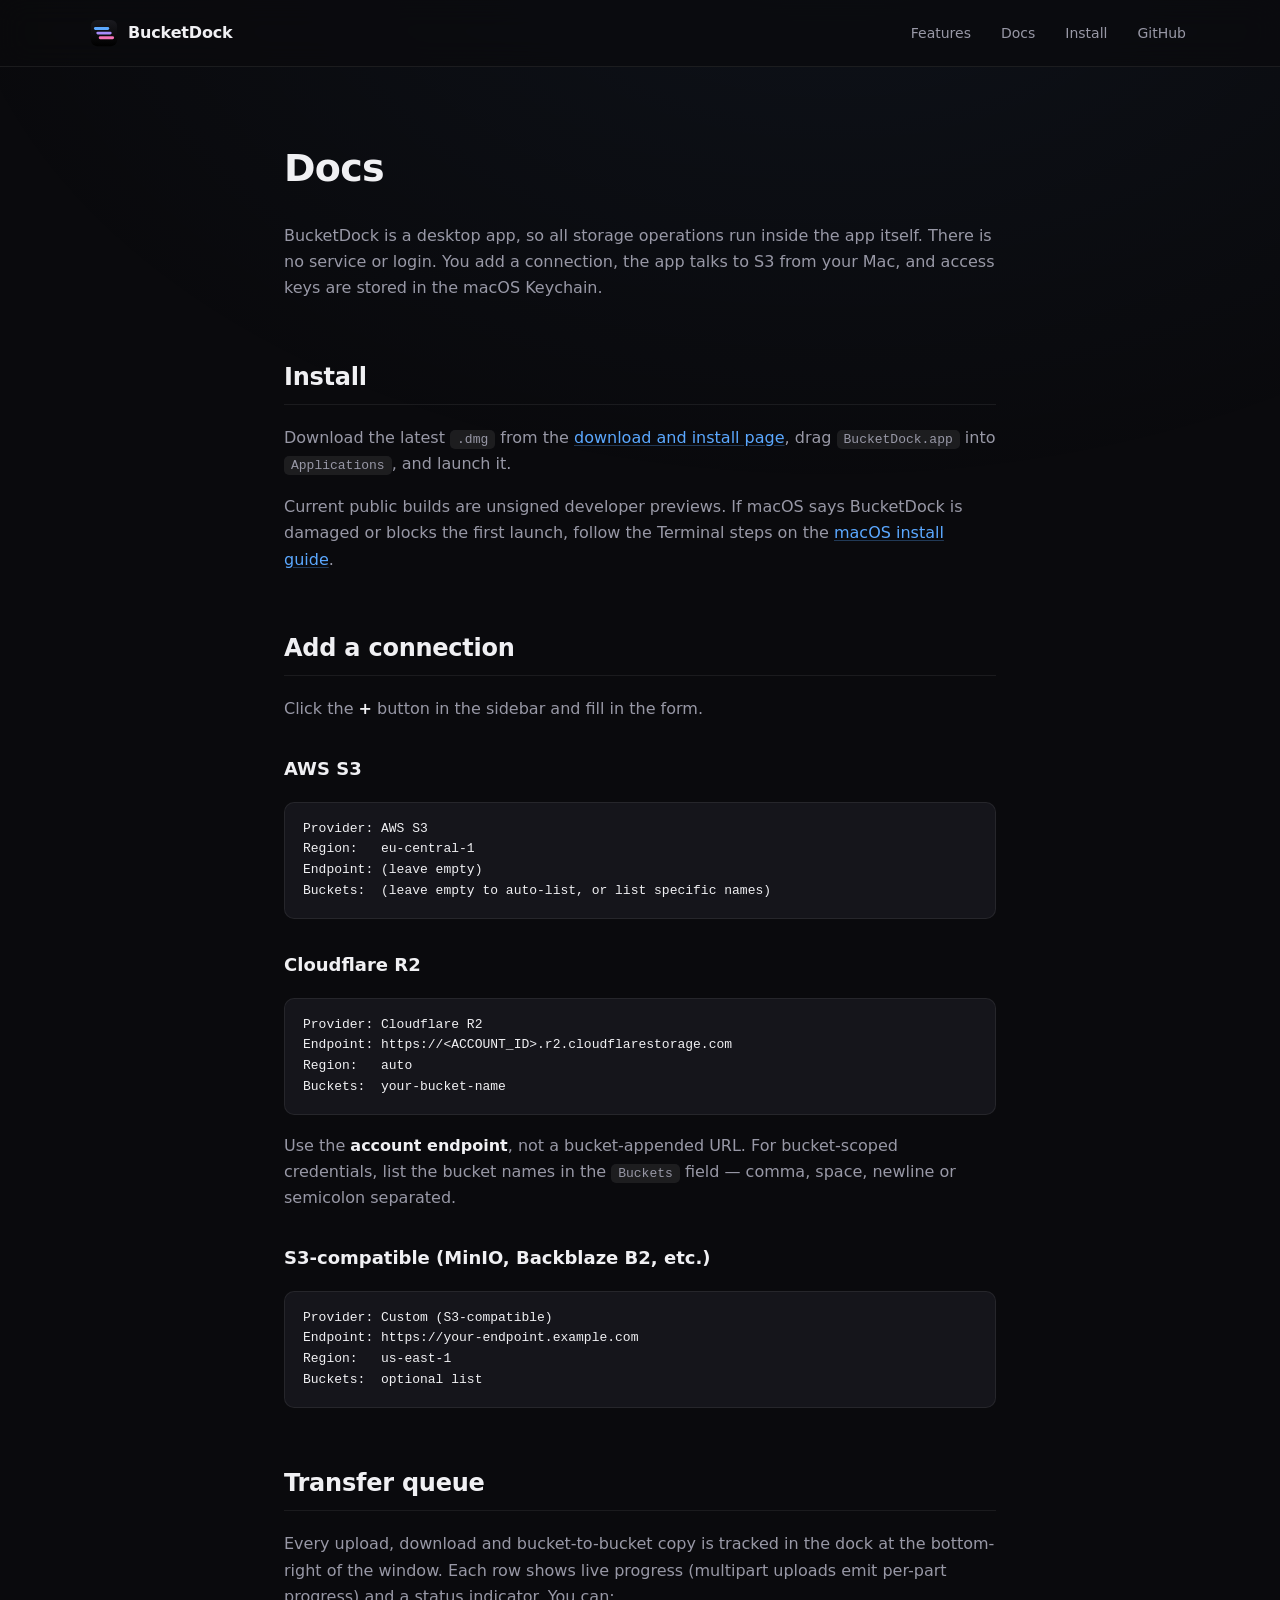
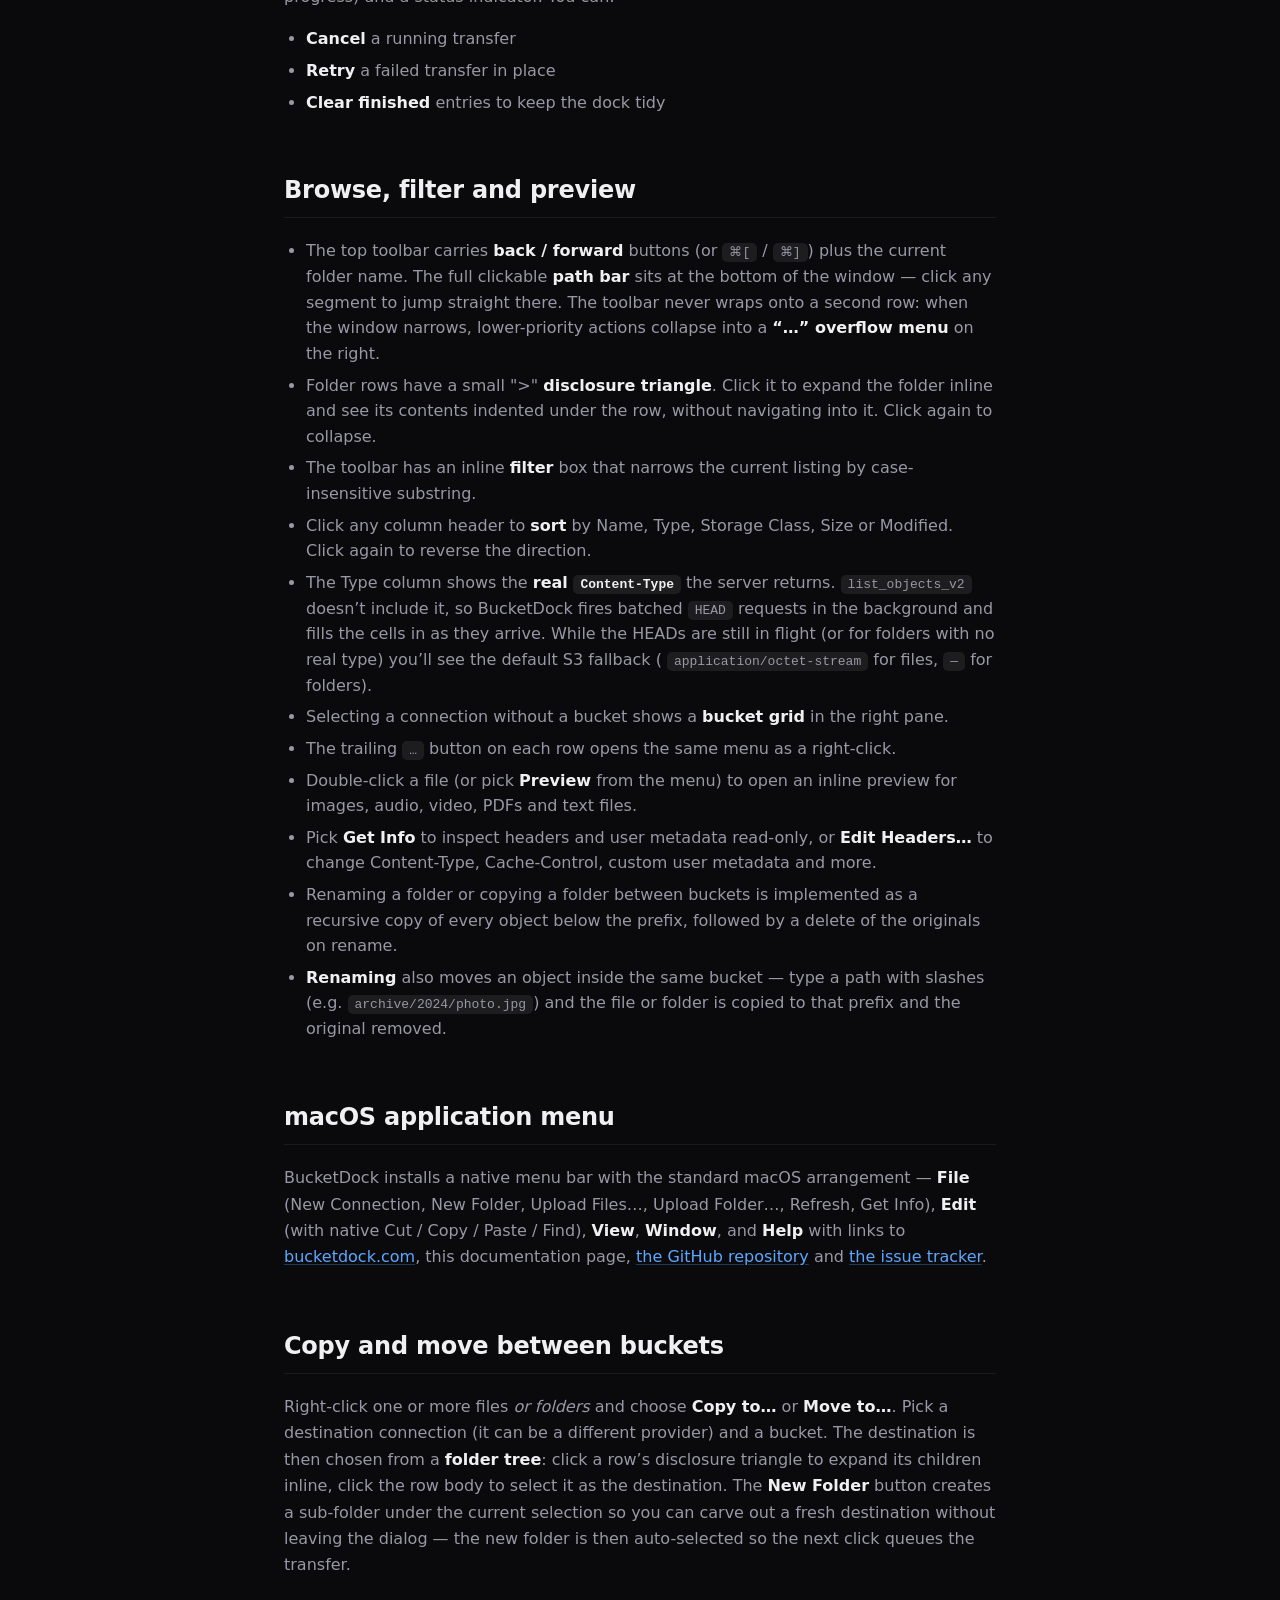
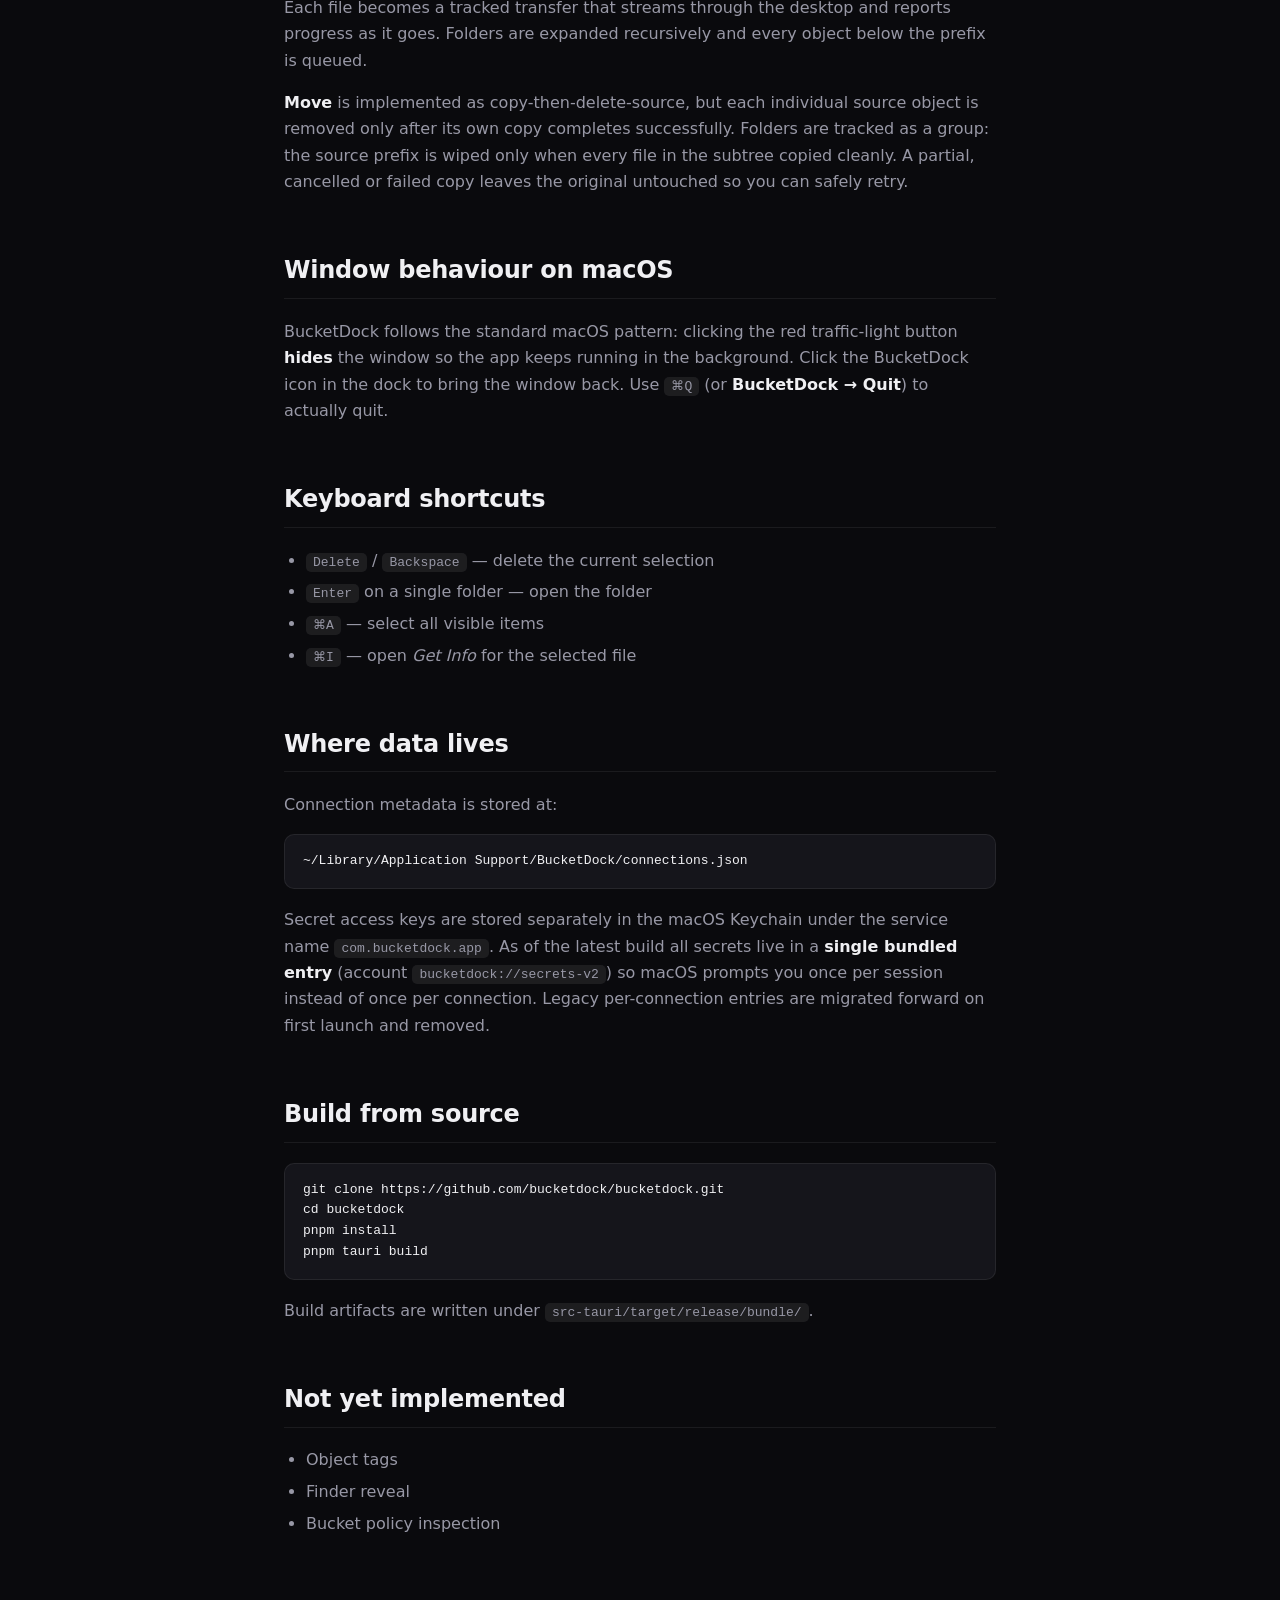
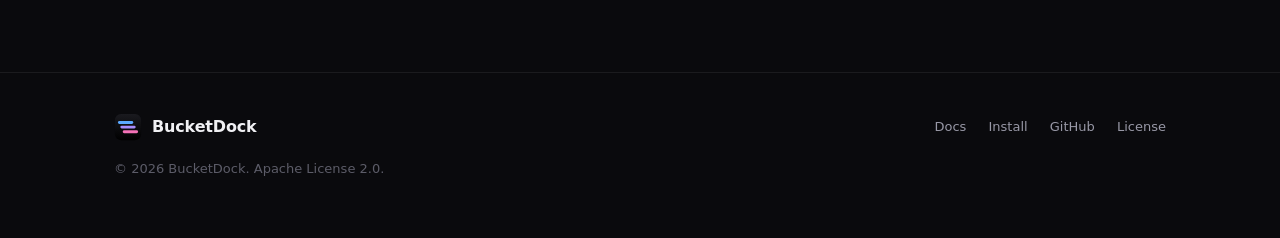
==== commit 9e0ad4f4: "feat: update documentation according improvements" ====
--- a/docs.html
+++ b/docs.html
@@ -163,6 +163,21 @@
           <h2 id="browse">Browse, filter and preview</h2>
           <ul>
             <li>
+              The top toolbar carries
+              <strong>back / forward</strong> buttons (or <code>⌘[</code> /
+              <code>⌘]</code>) plus the current folder name. The full clickable
+              <strong>path bar</strong> sits at the bottom of the window — click
+              any segment to jump straight there. The toolbar never wraps onto a
+              second row: when the window narrows, lower-priority actions
+              collapse into a <strong>“…” overflow menu</strong> on the right.
+            </li>
+            <li>
+              Folder rows have a small ">"
+              <strong>disclosure triangle</strong>. Click it to expand the
+              folder inline and see its contents indented under the row, without
+              navigating into it. Click again to collapse.
+            </li>
+            <li>
               The toolbar has an inline <strong>filter</strong> box that narrows
               the current listing by case-insensitive substring.
             </li>
@@ -183,7 +198,7 @@
               <code>—</code> for folders).
             </li>
             <li>
-              Selecting a connection without a bucket shows a Finder-style
+              Selecting a connection without a bucket shows a
               <strong>bucket grid</strong> in the right pane.
             </li>
             <li>
@@ -232,18 +247,31 @@
             >.
           </p>
 
-          <h2 id="copy">Copy between buckets</h2>
+          <h2 id="copy">Copy and move between buckets</h2>
           <p>
             Right-click one or more files <em>or folders</em> and choose
-            <strong>Copy to…</strong>. Pick a destination connection (it can be
-            a different provider), a bucket and an optional prefix. You can also
-            click <strong>Browse…</strong> and drill into the destination tree —
-            clicking a folder sets it as the destination in the same click, so
-            once you can see the folder you want, just hit
-            <strong>Copy</strong>. Each file becomes a tracked copy transfer
-            that streams through the desktop and reports progress as it goes.
-            Folders are expanded recursively and every object below the prefix
-            is queued.
+            <strong>Copy to…</strong> or <strong>Move to…</strong>. Pick a
+            destination connection (it can be a different provider) and a
+            bucket. The destination is then chosen from a
+            <strong>folder tree</strong>: click a row’s disclosure triangle to
+            expand its children inline, click the row body to select it as the
+            destination. The <strong>New Folder</strong> button creates a
+            sub-folder under the current selection so you can carve out a fresh
+            destination without leaving the dialog — the new folder is then
+            auto-selected so the next click queues the transfer.
+          </p>
+          <p>
+            Each file becomes a tracked transfer that streams through the
+            desktop and reports progress as it goes. Folders are expanded
+            recursively and every object below the prefix is queued.
+          </p>
+          <p>
+            <strong>Move</strong> is implemented as copy-then-delete-source, but
+            each individual source object is removed only after its own copy
+            completes successfully. Folders are tracked as a group: the source
+            prefix is wiped only when every file in the subtree copied cleanly.
+            A partial, cancelled or failed copy leaves the original untouched so
+            you can safely retry.
           </p>
 
           <h2 id="window">Window behaviour on macOS</h2>
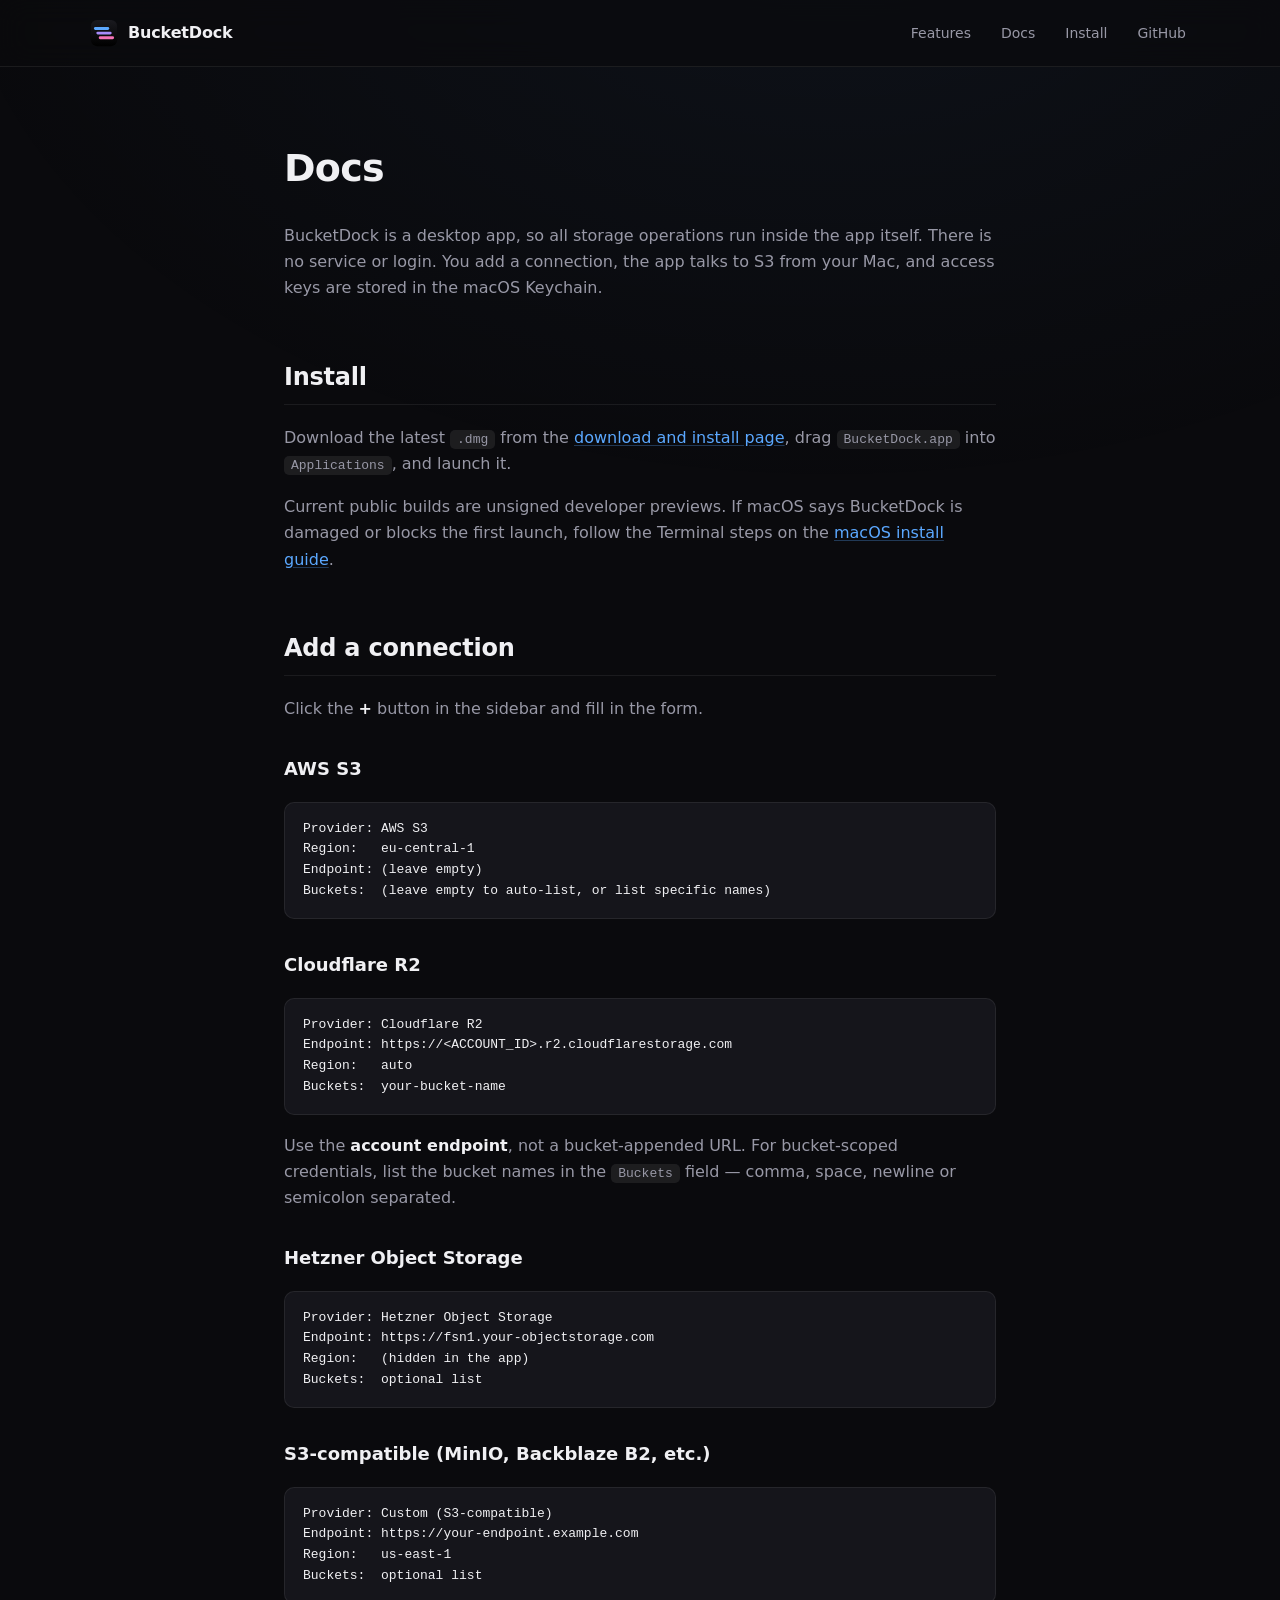
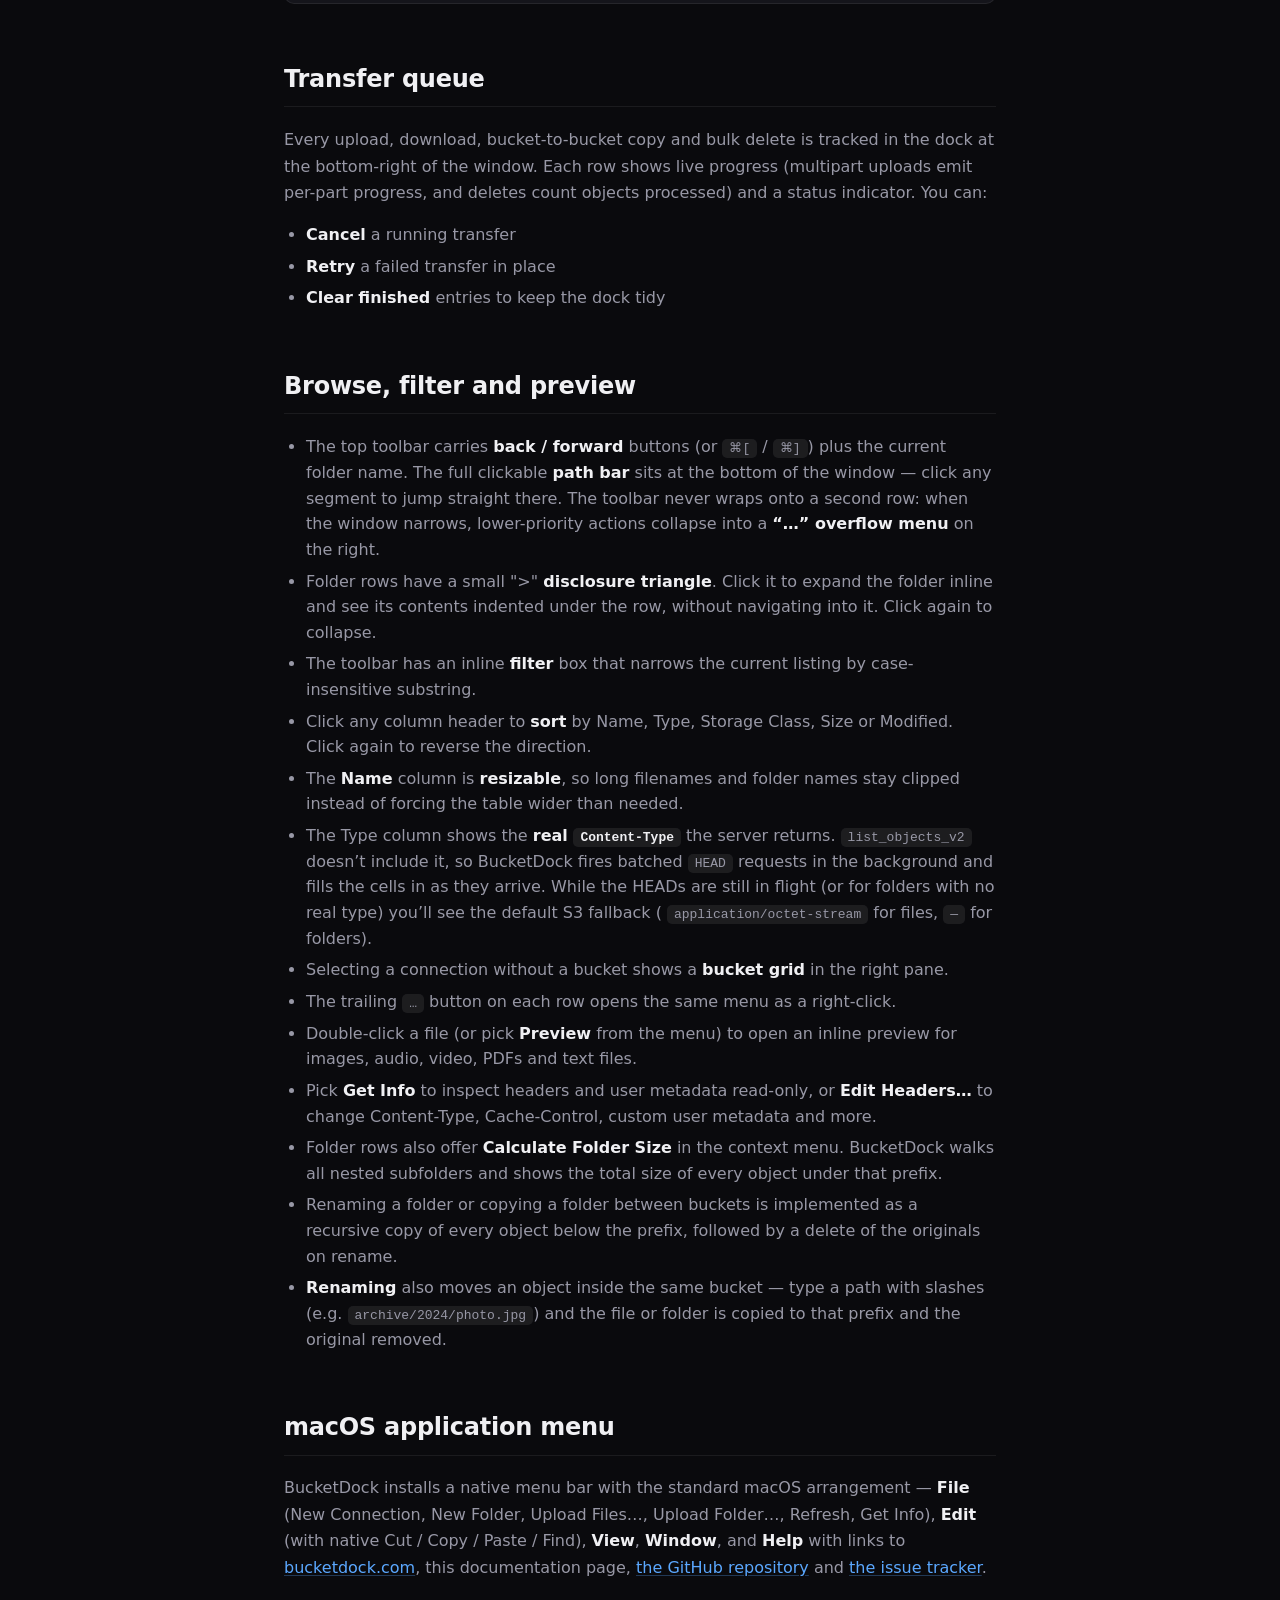
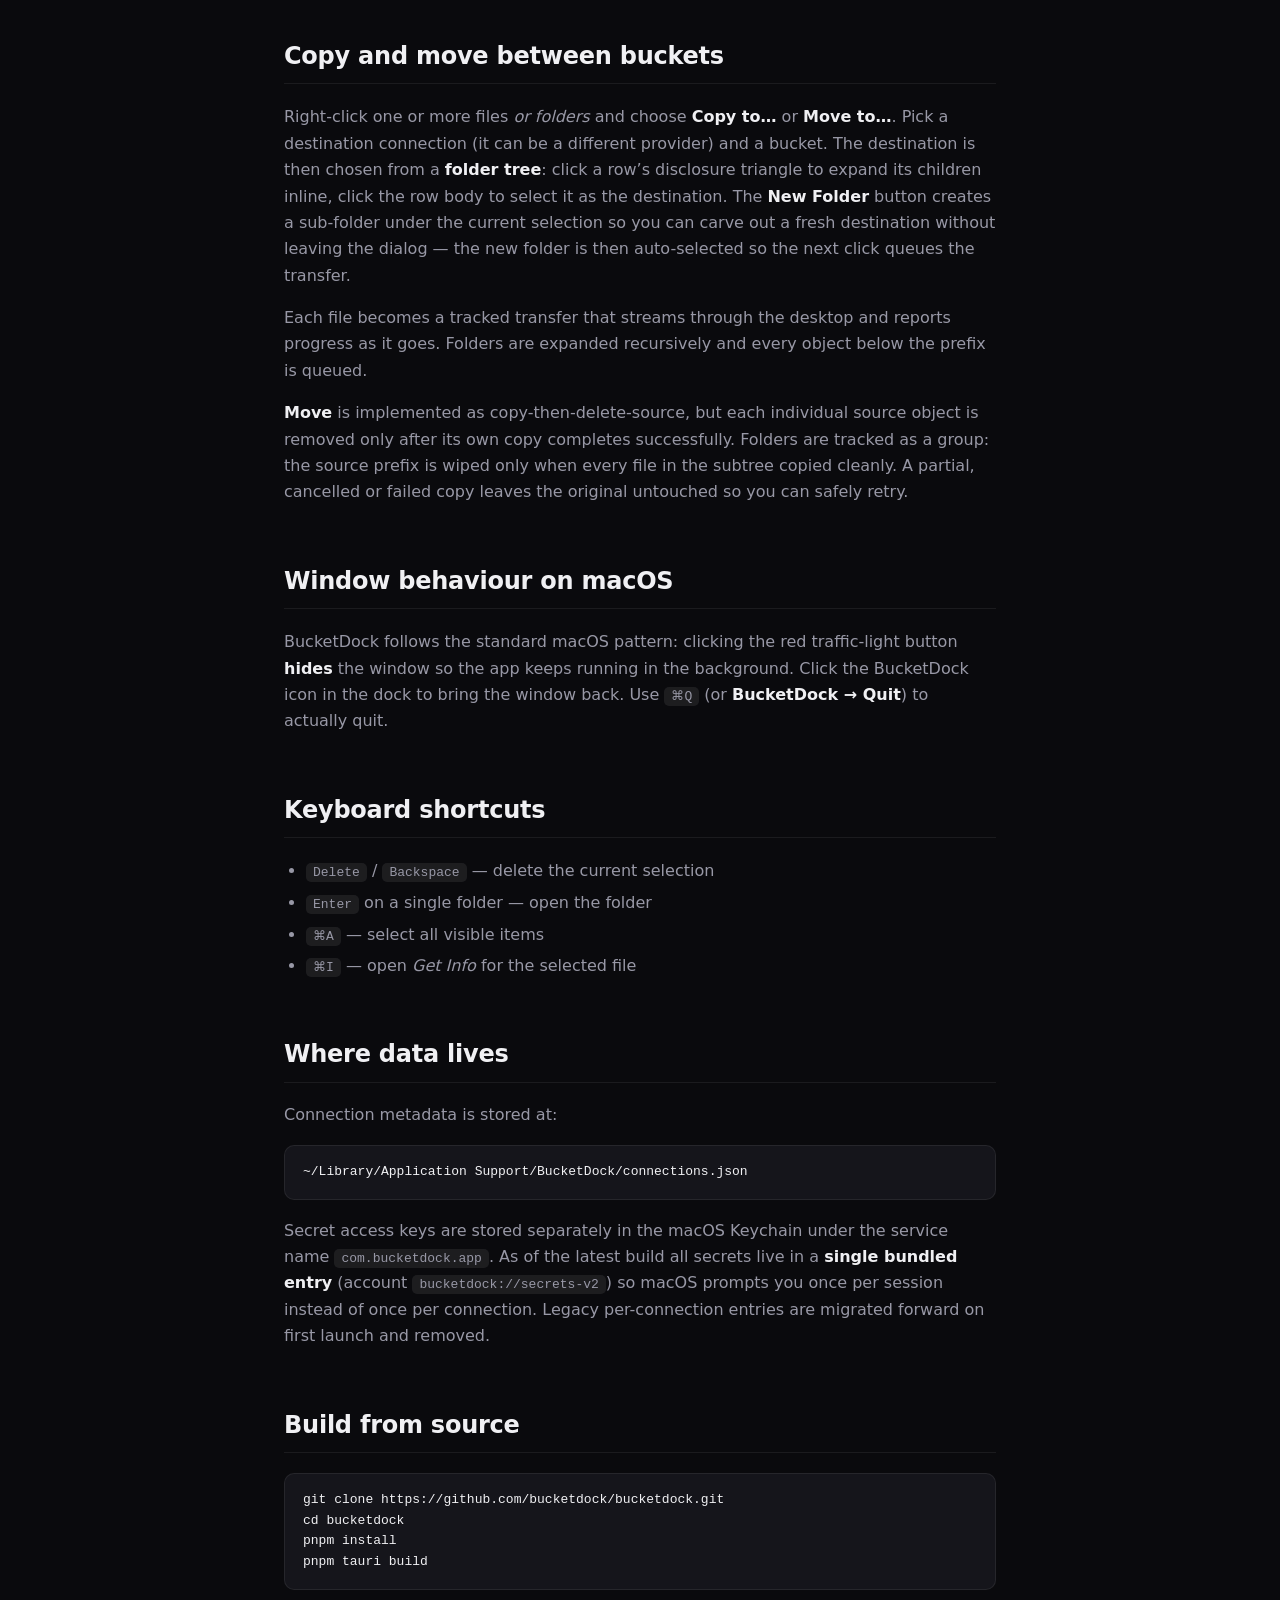
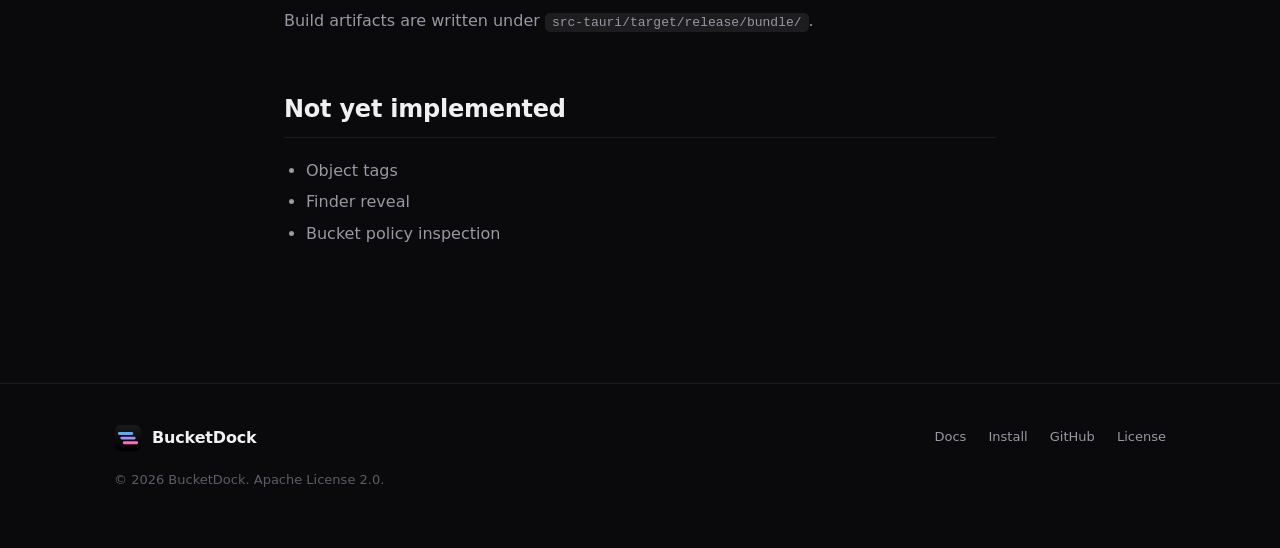
==== commit c79d5c1c: "feat: docs and screenshot updates" ====
--- a/docs.html
+++ b/docs.html
@@ -6,7 +6,7 @@
     <title>Docs · BucketDock</title>
     <meta
       name="description"
-      content="Connect AWS S3, Cloudflare R2 or any S3-compatible endpoint to BucketDock — and learn the keyboard shortcuts and transfer queue."
+      content="Connect AWS S3, Cloudflare R2, Hetzner Object Storage or any S3-compatible endpoint to BucketDock — and learn the keyboard shortcuts and transfer queue."
     />
     <link rel="icon" type="image/svg+xml" href="assets/logo.svg" />
     <link
@@ -139,6 +139,12 @@
             separated.
           </p>
 
+          <h3>Hetzner Object Storage</h3>
+          <pre><code>Provider: Hetzner Object Storage
+Endpoint: https://fsn1.your-objectstorage.com
+Region:   (hidden in the app)
+Buckets:  optional list</code></pre>
+
           <h3>S3-compatible (MinIO, Backblaze B2, etc.)</h3>
           <pre><code>Provider: Custom (S3-compatible)
 Endpoint: https://your-endpoint.example.com
@@ -147,10 +153,10 @@
 
           <h2 id="transfers">Transfer queue</h2>
           <p>
-            Every upload, download and bucket-to-bucket copy is tracked in the
-            dock at the bottom-right of the window. Each row shows live progress
-            (multipart uploads emit per-part progress) and a status indicator.
-            You can:
+            Every upload, download, bucket-to-bucket copy and bulk delete is
+            tracked in the dock at the bottom-right of the window. Each row
+            shows live progress (multipart uploads emit per-part progress, and
+            deletes count objects processed) and a status indicator. You can:
           </p>
           <ul>
             <li><strong>Cancel</strong> a running transfer</li>
@@ -185,6 +191,11 @@
               Click any column header to <strong>sort</strong> by Name, Type,
               Storage Class, Size or Modified. Click again to reverse the
               direction.
+            </li>
+            <li>
+              The <strong>Name</strong> column is <strong>resizable</strong>, so
+              long filenames and folder names stay clipped instead of forcing
+              the table wider than needed.
             </li>
             <li>
               The Type column shows the
@@ -214,6 +225,11 @@
               Pick <strong>Get Info</strong> to inspect headers and user
               metadata read-only, or <strong>Edit Headers…</strong> to change
               Content-Type, Cache-Control, custom user metadata and more.
+            </li>
+            <li>
+              Folder rows also offer <strong>Calculate Folder Size</strong> in
+              the context menu. BucketDock walks all nested subfolders and shows
+              the total size of every object under that prefix.
             </li>
             <li>
               Renaming a folder or copying a folder between buckets is
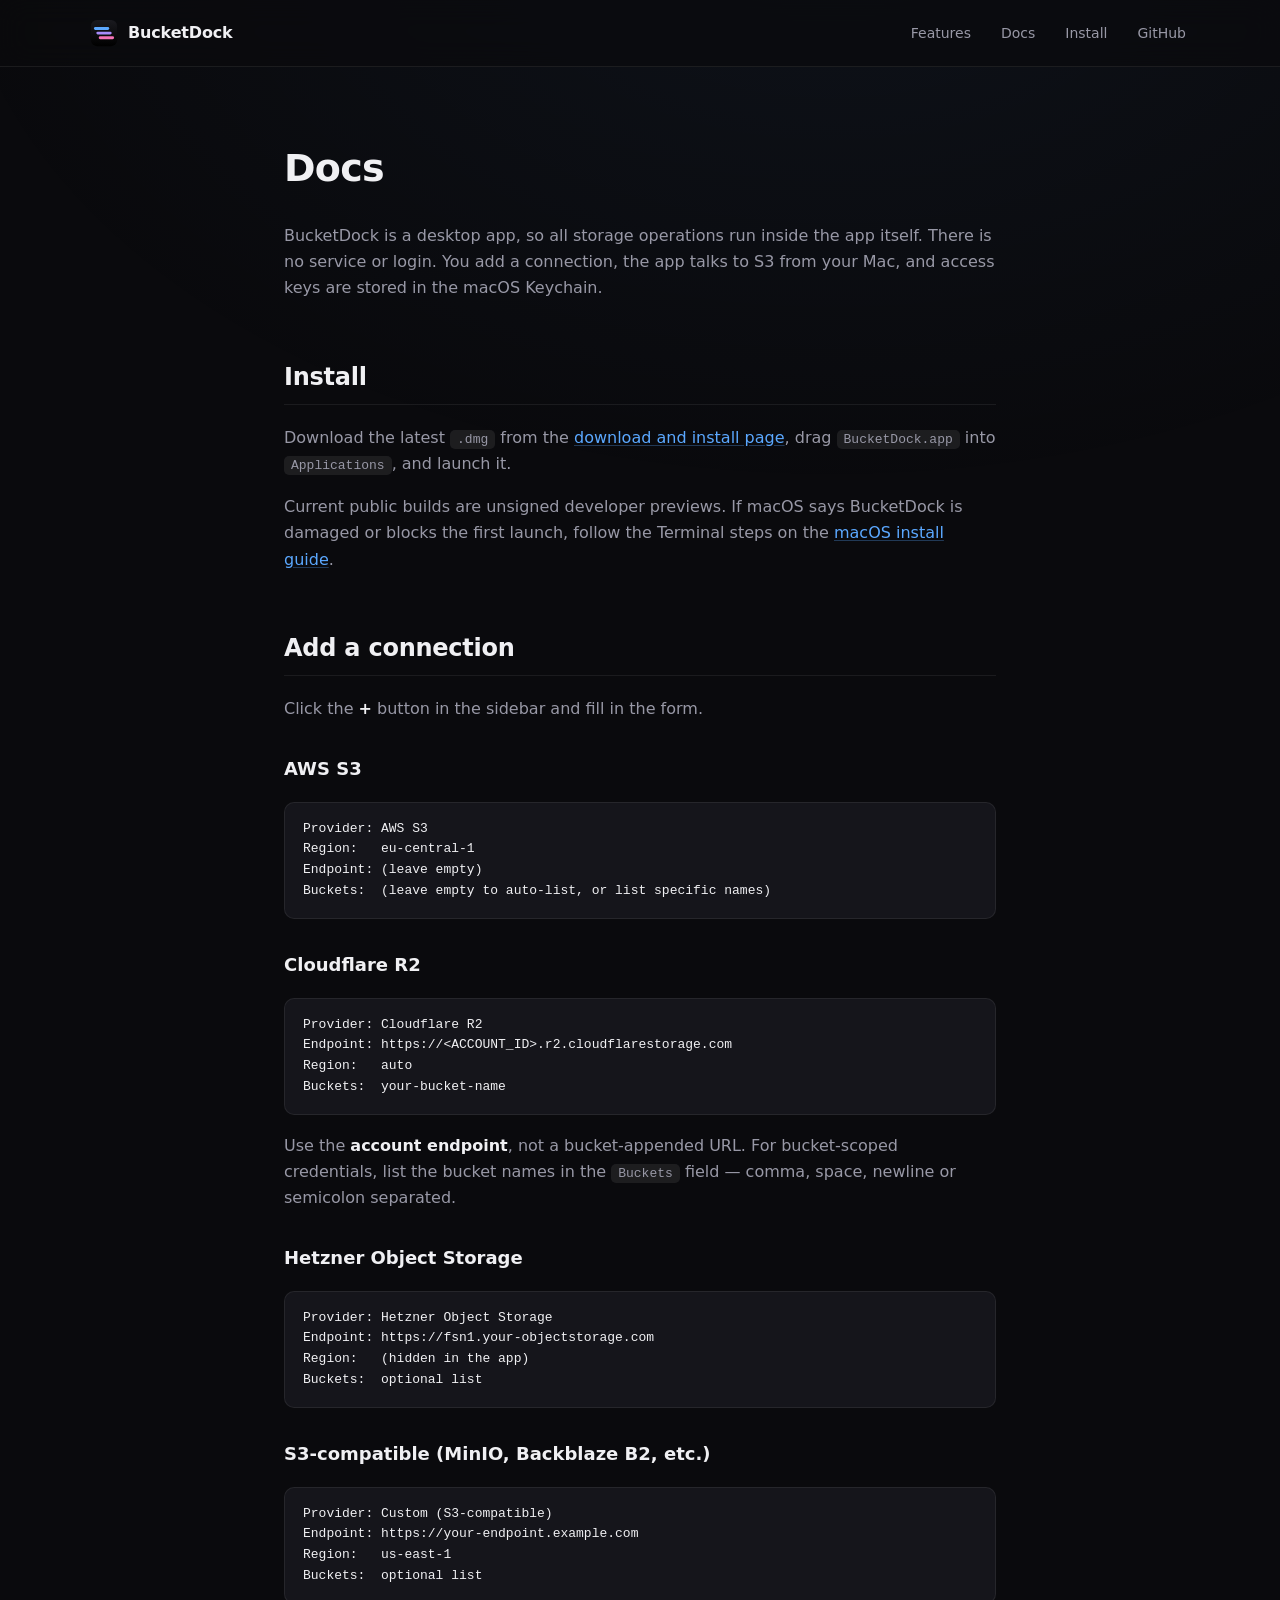
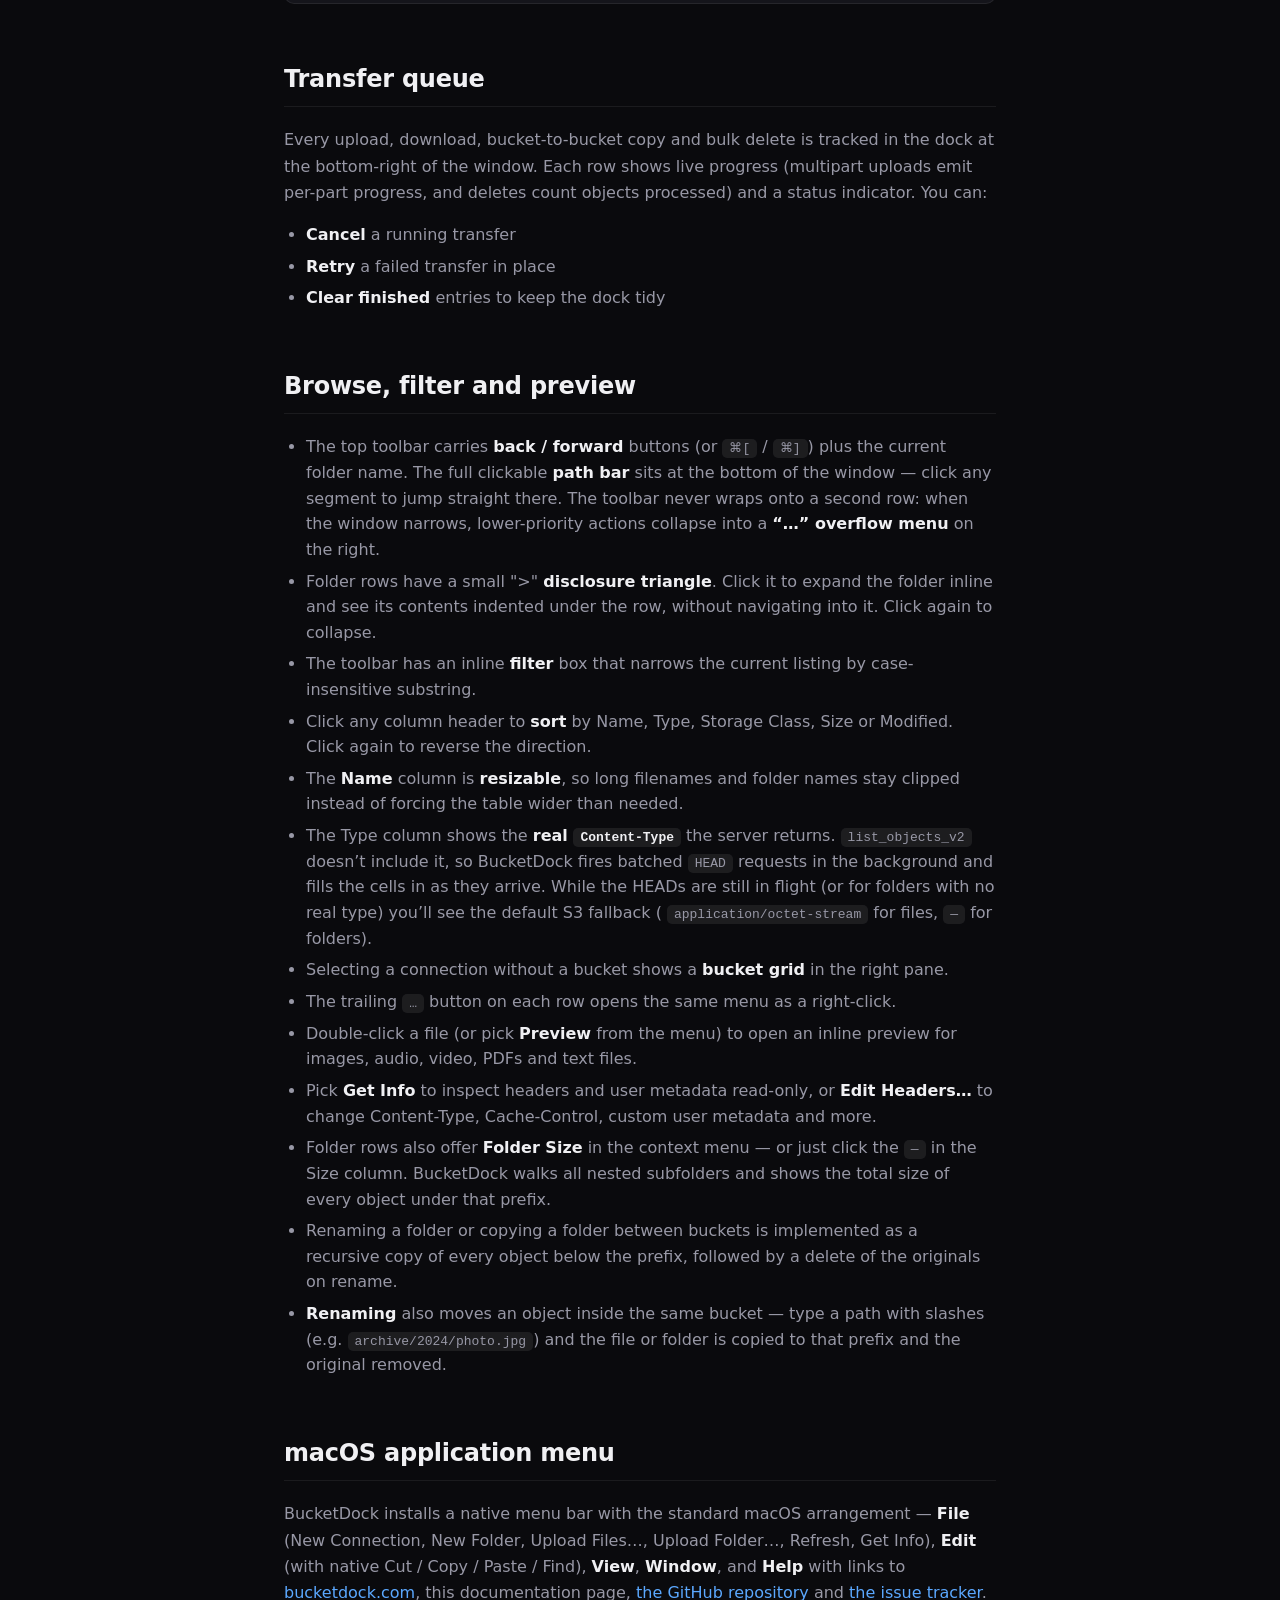
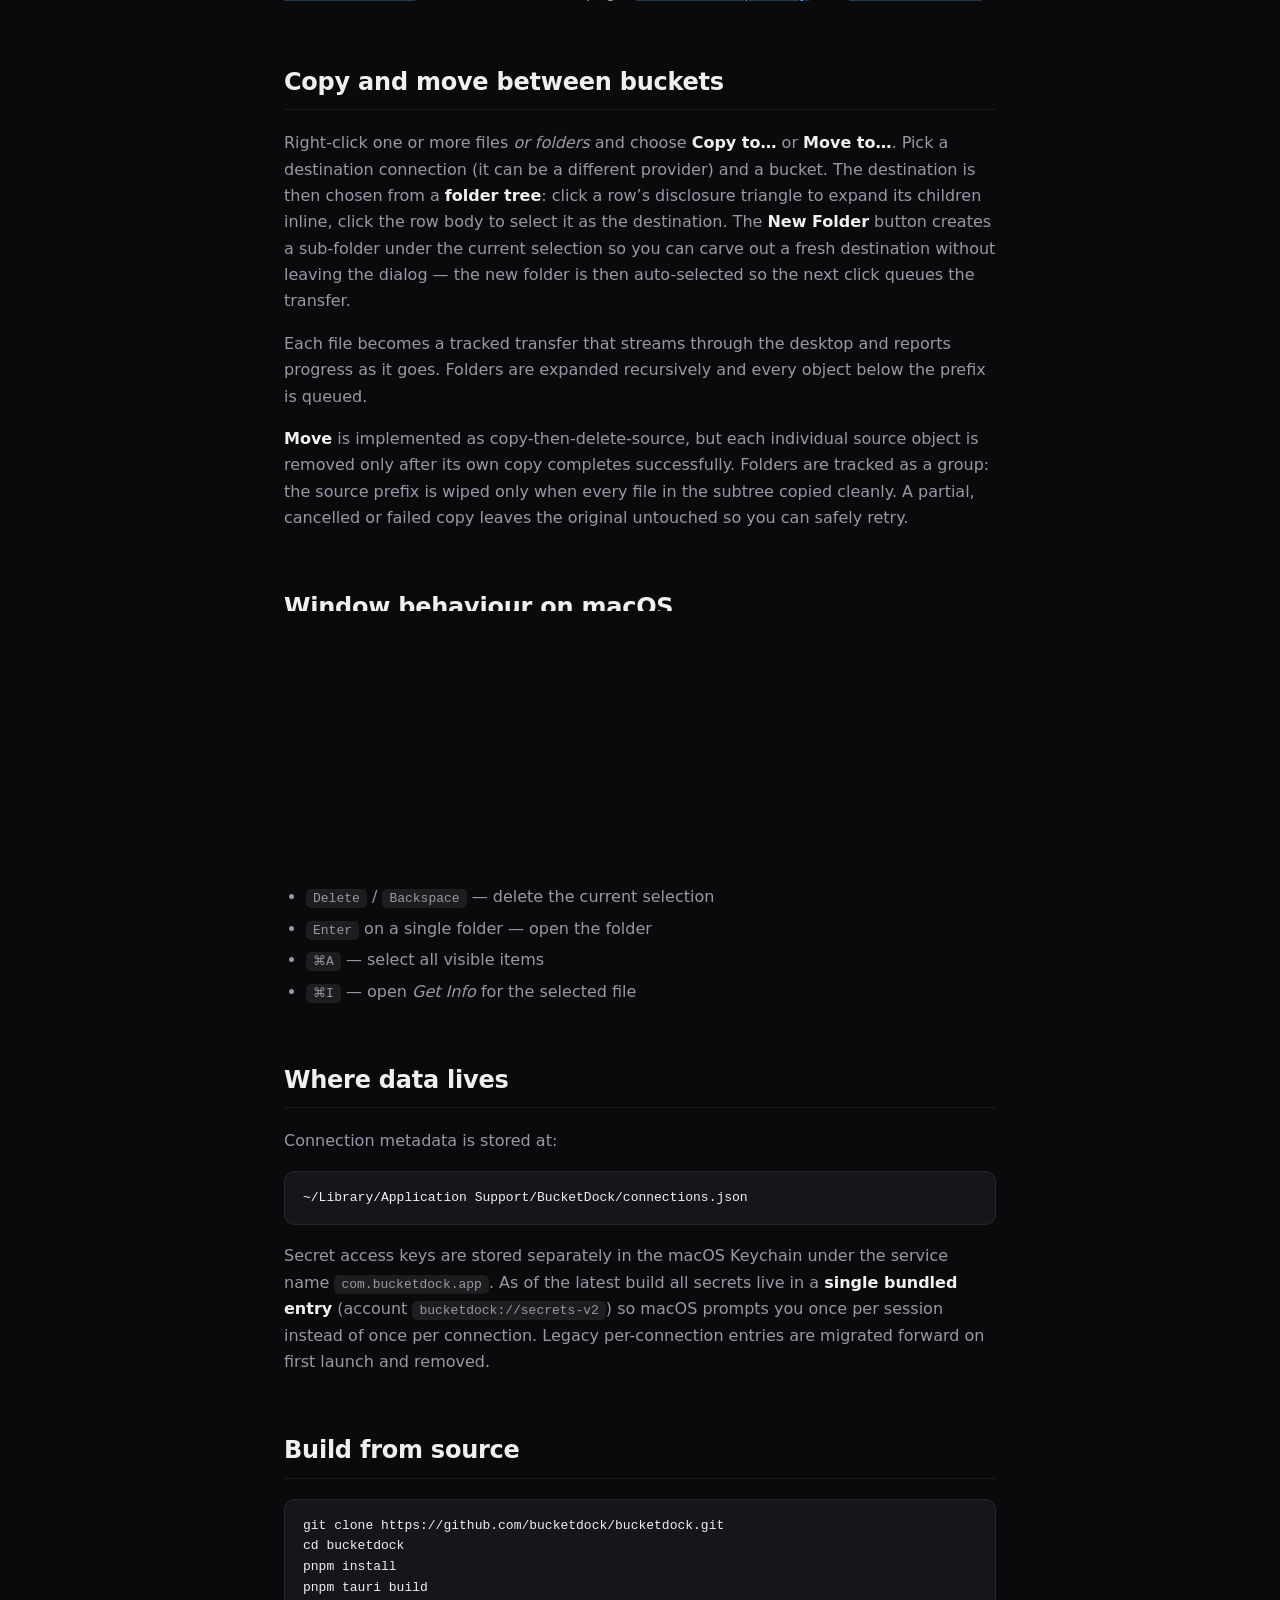
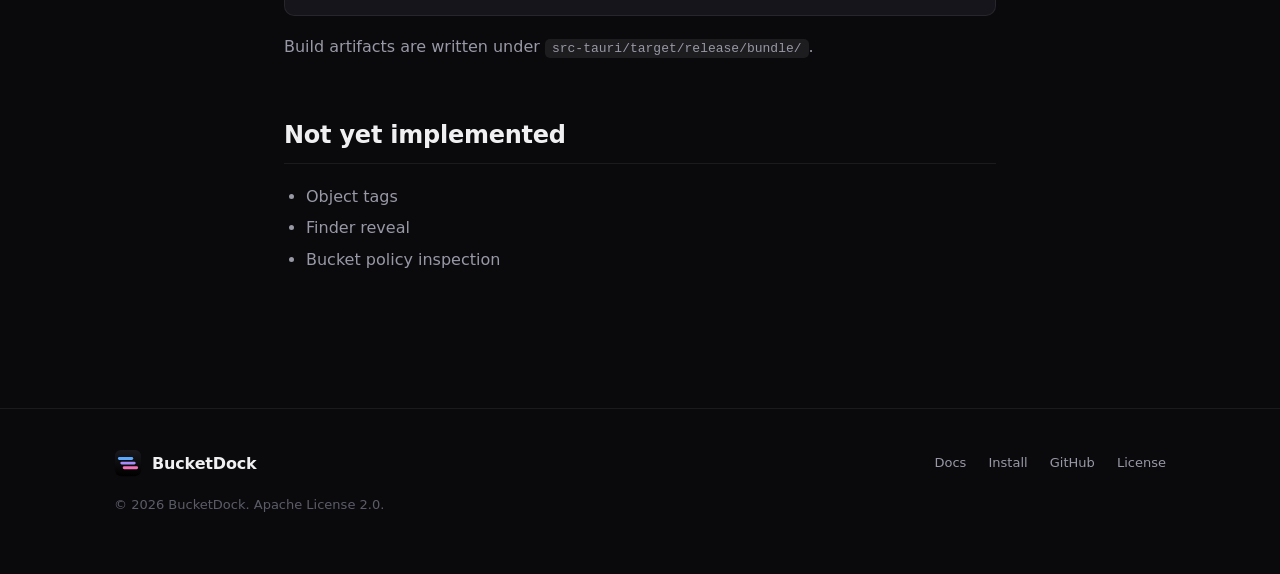
==== commit 6b882561: "feat: update description" ====
--- a/docs.html
+++ b/docs.html
@@ -227,9 +227,10 @@
               Content-Type, Cache-Control, custom user metadata and more.
             </li>
             <li>
-              Folder rows also offer <strong>Calculate Folder Size</strong> in
-              the context menu. BucketDock walks all nested subfolders and shows
-              the total size of every object under that prefix.
+              Folder rows also offer <strong>Folder Size</strong> in the context
+              menu — or just click the <code>—</code> in the Size column.
+              BucketDock walks all nested subfolders and shows the total size of
+              every object under that prefix.
             </li>
             <li>
               Renaming a folder or copying a folder between buckets is
